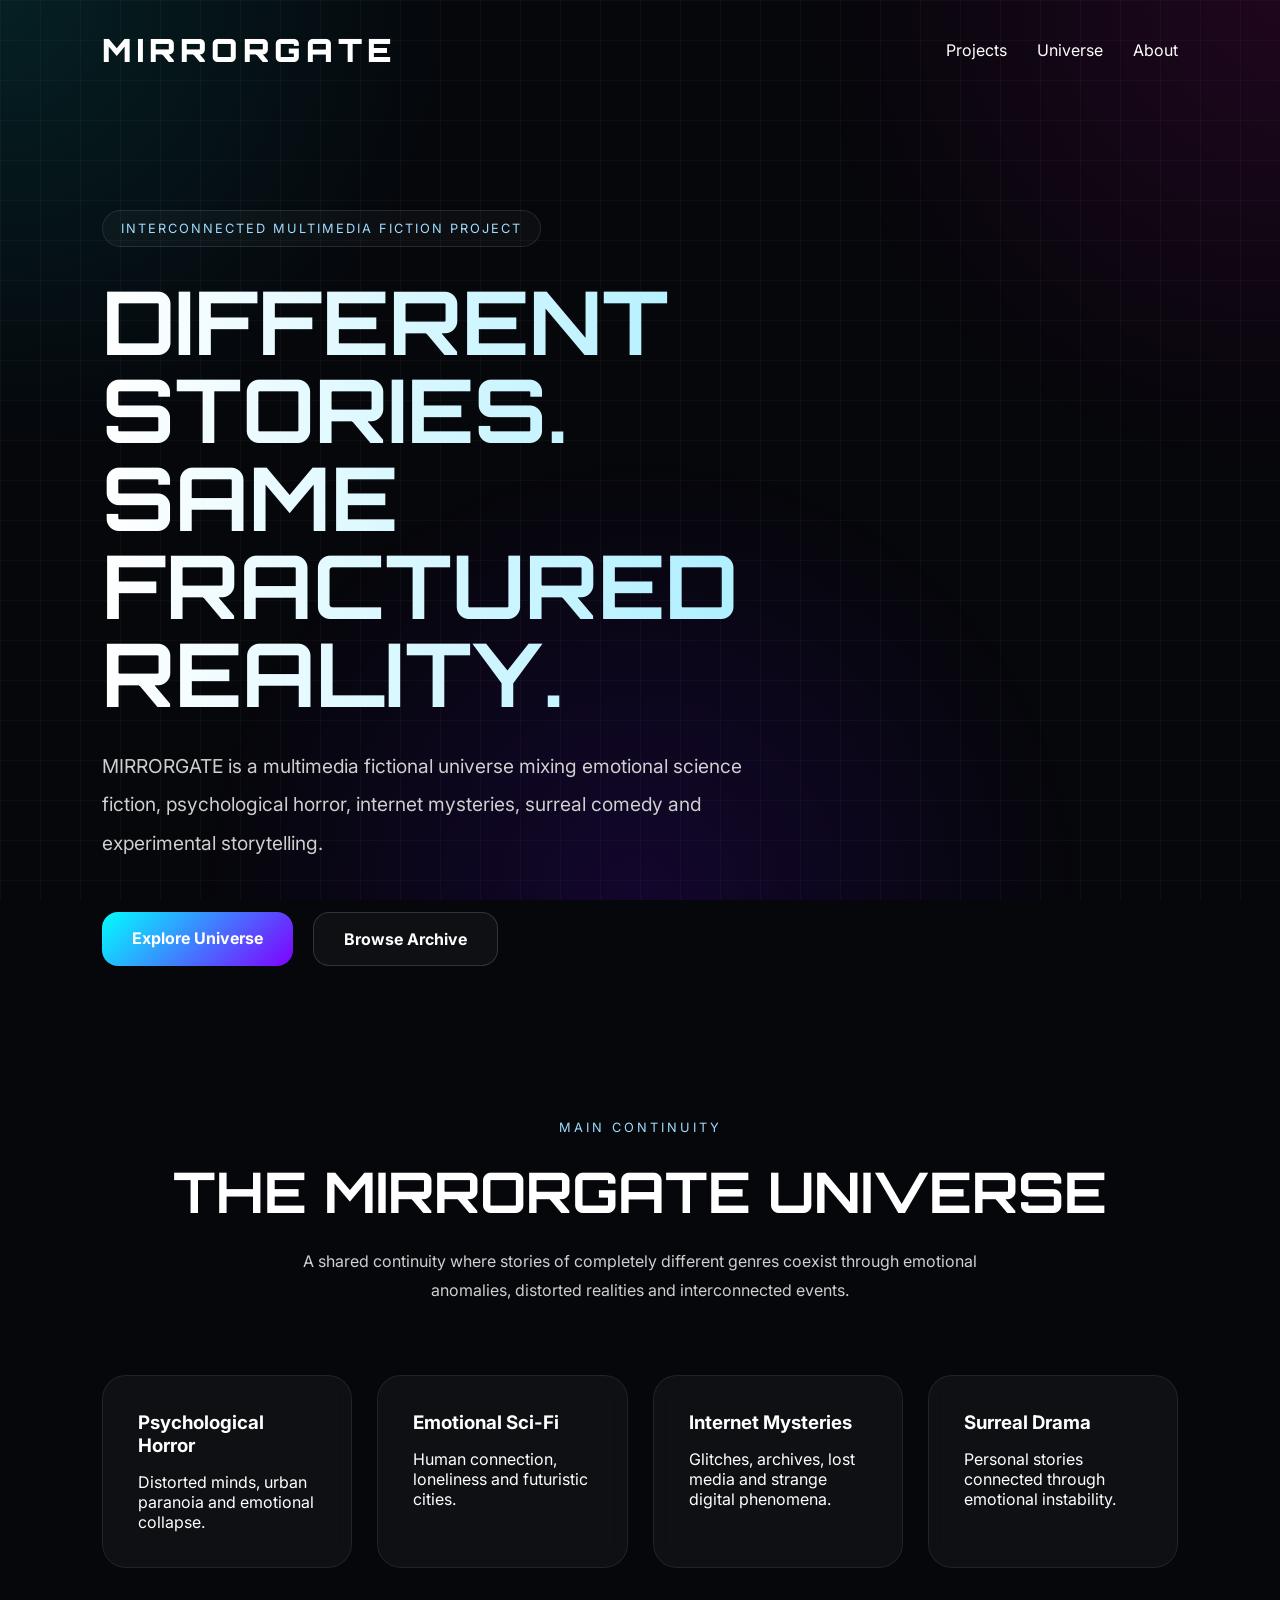
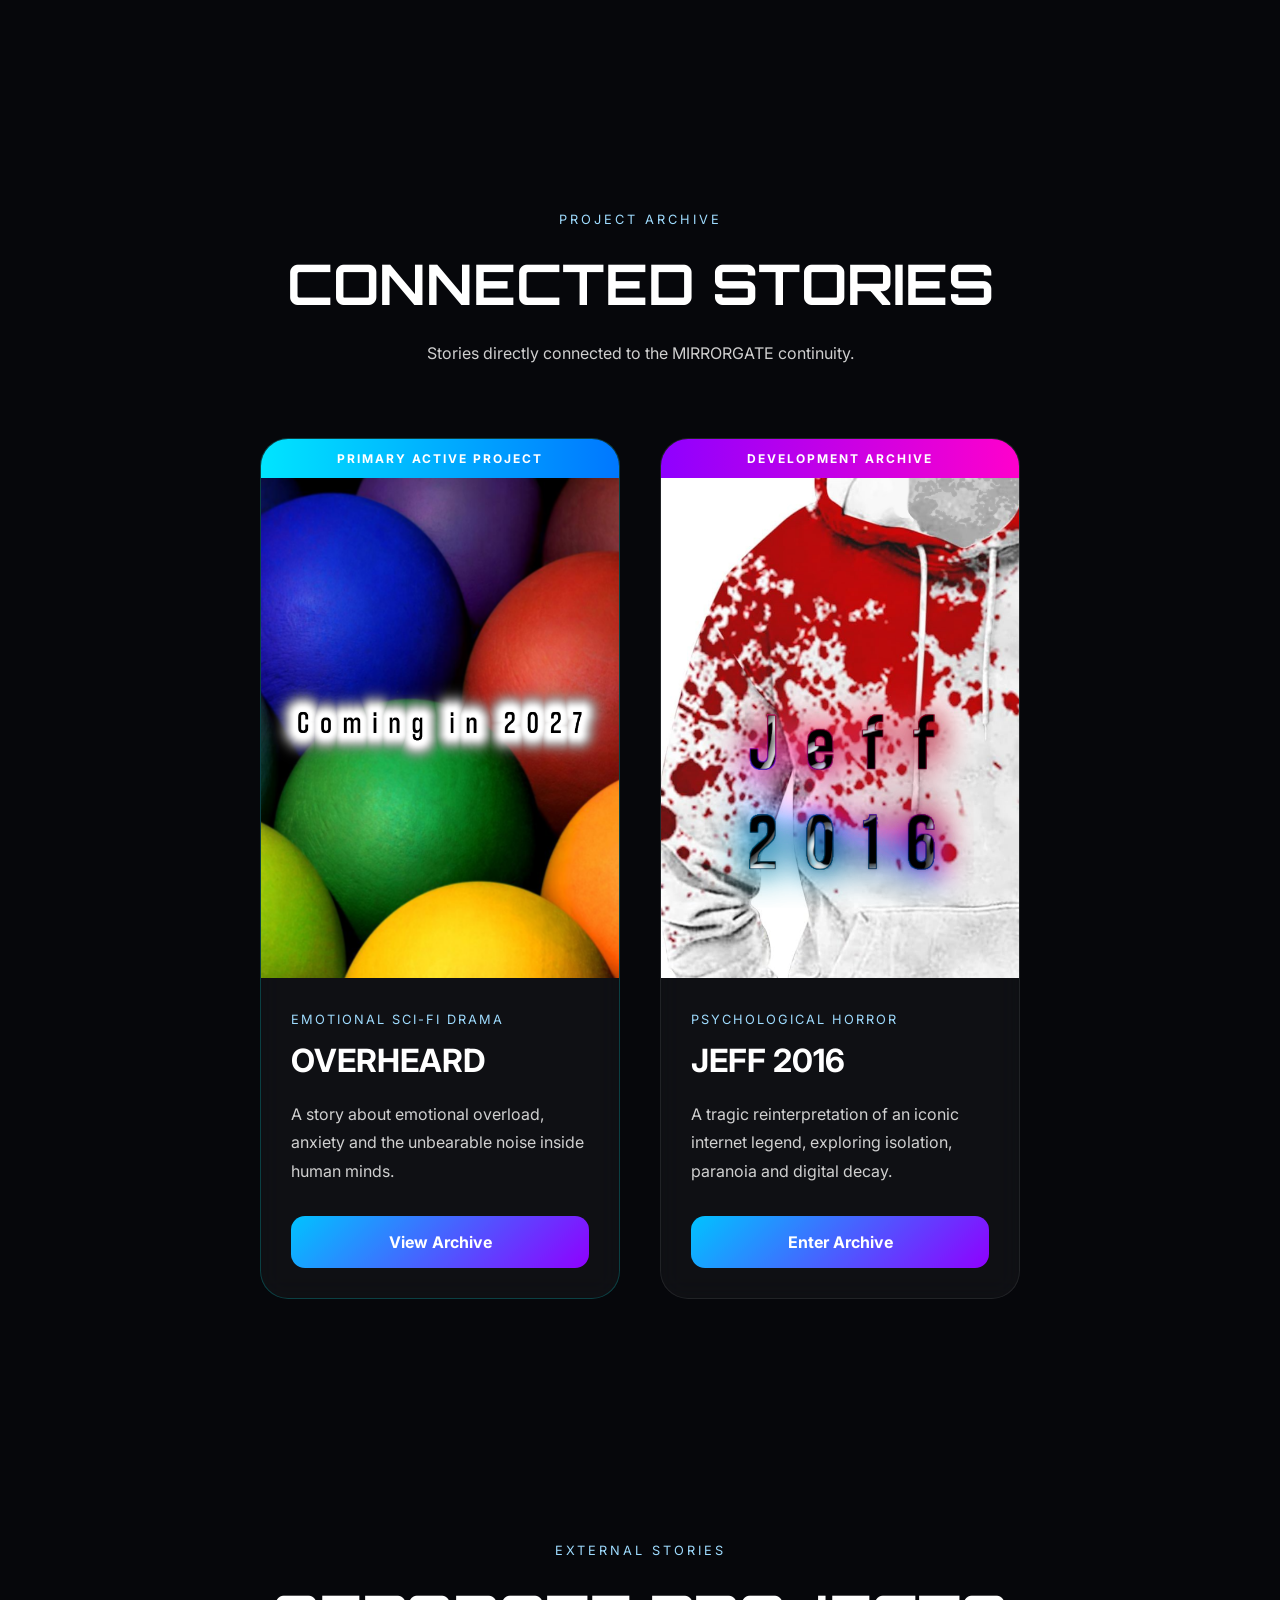
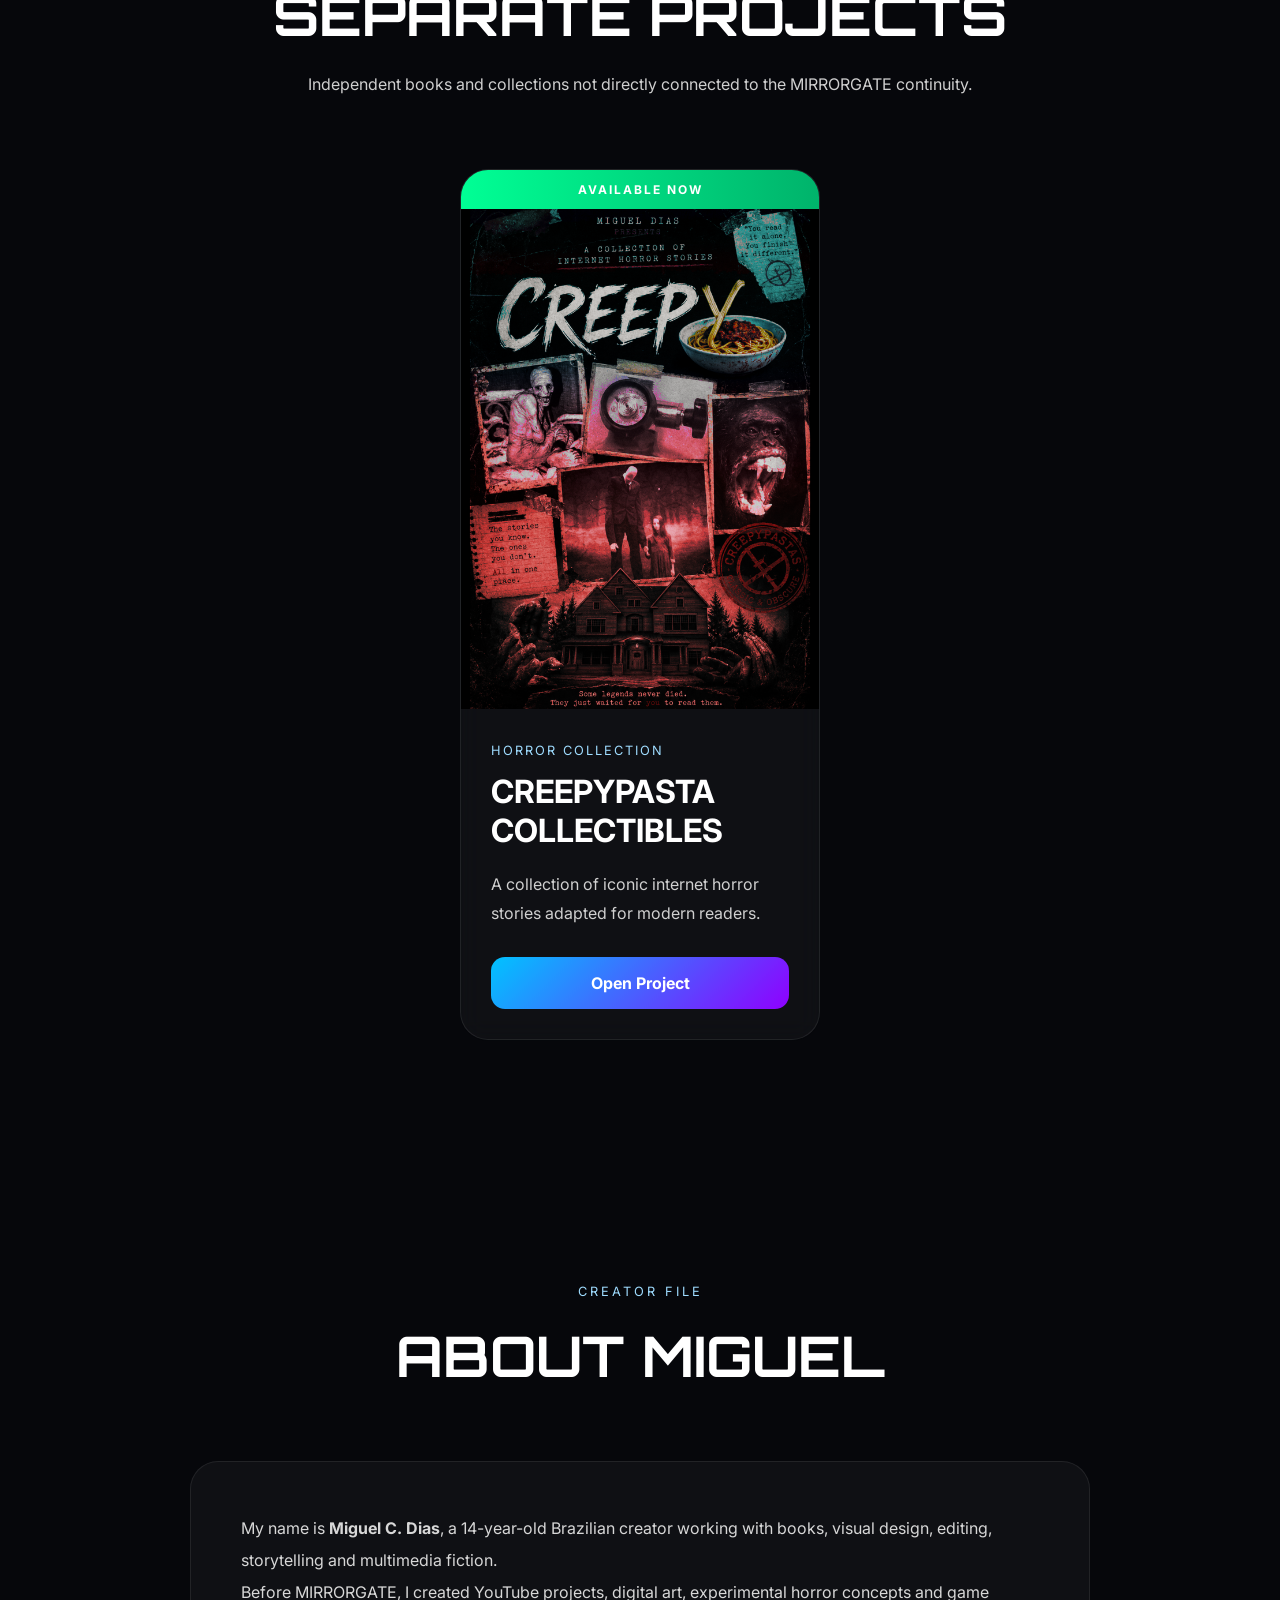
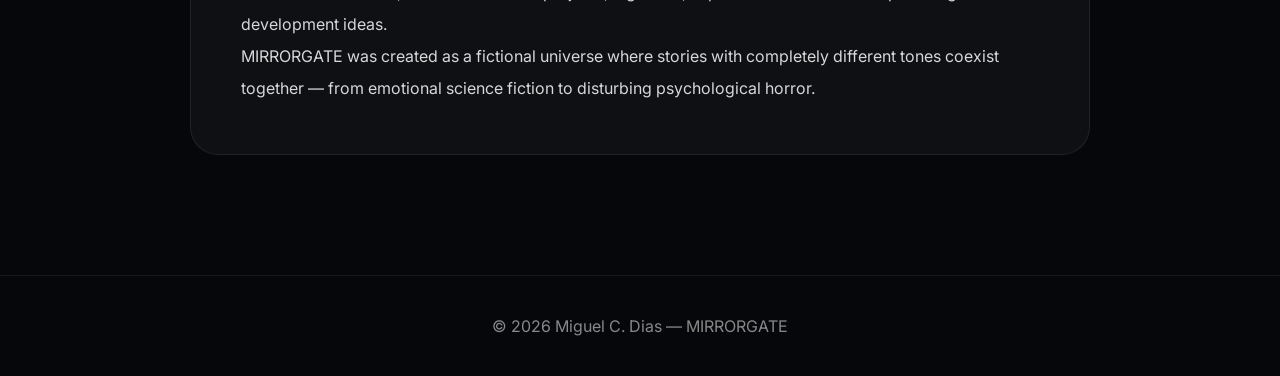
==== index.html @ 8381eb6b "Update index.html" ====
<!DOCTYPE html>
<html lang="en">
<head>

  <meta charset="UTF-8">
  <meta name="viewport" content="width=device-width, initial-scale=1.0">

  <title>MIRRORGATE</title>

  <link rel="stylesheet" href="style.css">

  <link rel="preconnect" href="https://fonts.googleapis.com">
  <link rel="preconnect" href="https://fonts.gstatic.com" crossorigin>

  <link href="https://fonts.googleapis.com/css2?family=Orbitron:wght@400;600;700;900&family=Inter:wght@300;400;500;700&display=swap" rel="stylesheet">

</head>

<body>

<div class="noise"></div>

<div class="background-grid"></div>

<div class="background-glow"></div>

<header>

  <nav>

    <div class="logo">
      MIRRORGATE
    </div>

    <div class="nav-links">
      <a href="#projects">Projects</a>
      <a href="#shared">Universe</a>
      <a href="#about">About</a>
    </div>

  </nav>

  <div class="hero">

    <div class="hero-badge">
      INTERCONNECTED MULTIMEDIA FICTION PROJECT
    </div>

    <h1>
      DIFFERENT STORIES.<br>
      SAME FRACTURED REALITY.
    </h1>

    <p>
      MIRRORGATE is a multimedia fictional universe mixing emotional science fiction,
      psychological horror, internet mysteries, surreal comedy and experimental storytelling.
    </p>

    <div class="hero-buttons">

      <a href="#shared" class="primary-button">
        Explore Universe
      </a>

      <a href="#projects" class="secondary-button">
        Browse Archive
      </a>

    </div>

  </div>

</header>

<section class="shared-section" id="shared">

  <div class="section-top">

    <span>MAIN CONTINUITY</span>

    <h2>
      THE MIRRORGATE UNIVERSE
    </h2>

    <p>
      A shared continuity where stories of completely different genres coexist through emotional anomalies,
      distorted realities and interconnected events.
    </p>

  </div>

  <div class="shared-grid">

    <div class="shared-box">
      <h3>Psychological Horror</h3>
      <p>
        Distorted minds, urban paranoia and emotional collapse.
      </p>
    </div>

    <div class="shared-box">
      <h3>Emotional Sci-Fi</h3>
      <p>
        Human connection, loneliness and futuristic cities.
      </p>
    </div>

    <div class="shared-box">
      <h3>Internet Mysteries</h3>
      <p>
        Glitches, archives, lost media and strange digital phenomena.
      </p>
    </div>

    <div class="shared-box">
      <h3>Surreal Drama</h3>
      <p>
        Personal stories connected through emotional instability.
      </p>
    </div>

  </div>

</section>

<section class="projects-section" id="projects">

  <div class="section-top">

    <span>PROJECT ARCHIVE</span>

    <h2>CONNECTED STORIES</h2>

    <p>
      Stories directly connected to the MIRRORGATE continuity.
    </p>

  </div>

  <div class="cards">

    <!-- JEFF -->

    <div class="project-card featured-card">

      <div class="card-status active">
        PRIMARY ACTIVE PROJECT
      </div>

       <img src="./images/overheard.png">

      <div class="card-info">

        <div class="genre">
          Emotional Sci-Fi Drama
        </div>

        <h3>OVERHEARD</h3>

        <p>
          A story about emotional overload,
          anxiety and the unbearable noise inside human minds.
        </p>

        <a href="./projects/overheard.html">
          View Archive
        </a>

      </div>

    </div>

    <!-- OVERHEARD -->

    <div class="project-card">

      <div class="card-status dev">
        DEVELOPMENT ARCHIVE
      </div>

      <img src="./images/jeff2016.png">

      <div class="card-info">

        <div class="genre">
          Psychological Horror
        </div>

        <h3>JEFF 2016</h3>

        <p>
          A tragic reinterpretation of an iconic internet legend,
          exploring isolation, paranoia and digital decay.
        </p>

        <a href="./projects/jeff2016.html">
          Enter Archive
        </a>
        
      </div>

    </div>

  </div>

</section>

<section class="external-section">

  <div class="section-top">

    <span>EXTERNAL STORIES</span>

    <h2>SEPARATE PROJECTS</h2>

    <p>
      Independent books and collections not directly connected
      to the MIRRORGATE continuity.
    </p>

  </div>

  <div class="cards">

    <div class="project-card">

      <div class="card-status release">
        AVAILABLE NOW
      </div>

      <img src="./images/creepypastacollect.png">

      <div class="card-info">

        <div class="genre">
          Horror Collection
        </div>

        <h3>CREEPYPASTA COLLECTIBLES</h3>

        <p>
          A collection of iconic internet horror stories adapted for modern readers.
        </p>

        <a href="./projects/collectibles.html">
          Open Project
        </a>

      </div>

    </div>

  </div>

</section>

<section class="about-section" id="about">

  <div class="section-top">

    <span>CREATOR FILE</span>

    <h2>ABOUT MIGUEL</h2>

  </div>

  <div class="about-box">

    <p>
      My name is <strong>Miguel C. Dias</strong>, a 14-year-old Brazilian creator
      working with books, visual design, editing, storytelling and multimedia fiction.
    </p>

    <p>
      Before MIRRORGATE, I created YouTube projects, digital art,
      experimental horror concepts and game development ideas.
    </p>

    <p>
      MIRRORGATE was created as a fictional universe where stories with completely
      different tones coexist together — from emotional science fiction
      to disturbing psychological horror.
    </p>

  </div>

</section>

<footer>

  <p>
    © 2026 Miguel C. Dias — MIRRORGATE
  </p>

</footer>

</body>
</html>
---- style.css ----
*{
    margin:0;
    padding:0;
    box-sizing:border-box;
}

html{
    scroll-behavior:smooth;
}

body{
    background:#06070b;
    color:white;
    font-family:'Inter',sans-serif;
    overflow-x:hidden;
    position:relative;
}

/* BACKGROUND */

.background-grid{
    position:fixed;
    width:100%;
    height:100%;
    background-image:
    linear-gradient(rgba(255,255,255,0.03) 1px, transparent 1px),
    linear-gradient(90deg, rgba(255,255,255,0.03) 1px, transparent 1px);

    background-size:40px 40px;

    z-index:-3;
}

.background-glow{
    position:fixed;
    width:100%;
    height:100%;
    background:
    radial-gradient(circle at top left, rgba(0,255,255,0.10), transparent 30%),
    radial-gradient(circle at top right, rgba(255,0,200,0.10), transparent 30%),
    radial-gradient(circle at bottom, rgba(98,0,255,0.14), transparent 40%);
    z-index:-2;
}

.noise{
    position:fixed;
    width:100%;
    height:100%;
    background:url("https://grainy-gradients.vercel.app/noise.svg");
    opacity:0.06;
    z-index:-1;
}

/* NAV */

header{
    min-height:100vh;
    padding:30px 8%;
}

nav{
    display:flex;
    justify-content:space-between;
    align-items:center;
}

.logo{
    font-family:'Orbitron',sans-serif;
    font-size:2rem;
    font-weight:900;
    letter-spacing:5px;
}

.nav-links{
    display:flex;
    gap:30px;
}

.nav-links a{
    color:white;
    text-decoration:none;
    transition:0.3s;
}

.nav-links a:hover{
    color:#00ffff;
}

/* HERO */

.hero{
    max-width:900px;
    margin-top:140px;
}

.hero-badge{
    display:inline-block;
    padding:10px 18px;
    border-radius:999px;
    border:1px solid rgba(255,255,255,0.1);
    background:rgba(255,255,255,0.03);
    margin-bottom:30px;
    letter-spacing:2px;
    font-size:0.8rem;
    color:#9fdcff;
}

.hero h1{
    font-size:5.5rem;
    line-height:1;
    margin-bottom:30px;
    font-family:'Orbitron',sans-serif;

    background:linear-gradient(to right,#ffffff,#8ee9ff);

    -webkit-background-clip:text;
    -webkit-text-fill-color:transparent;
}

.hero p{
    font-size:1.2rem;
    line-height:2;
    color:#cfcfcf;
    max-width:700px;
    margin-bottom:50px;
}

/* BUTTONS */

.hero-buttons{
    display:flex;
    gap:20px;
    flex-wrap:wrap;
}

.primary-button,
.secondary-button{
    padding:16px 30px;
    border-radius:16px;
    text-decoration:none;
    font-weight:bold;
    transition:0.3s;
}

.primary-button{
    background:linear-gradient(135deg,#00ffff,#7f00ff);
    color:white;
}

.secondary-button{
    border:1px solid rgba(255,255,255,0.15);
    color:white;
    background:rgba(255,255,255,0.04);
}

.primary-button:hover,
.secondary-button:hover{
    transform:translateY(-4px);
}

/* SECTIONS */

section{
    padding:120px 8%;
}

.section-top{
    text-align:center;
    margin-bottom:70px;
}

.section-top span{
    color:#9fdcff;
    letter-spacing:3px;
    font-size:0.8rem;
}

.section-top h2{
    font-size:3.5rem;
    margin-top:20px;
    margin-bottom:20px;
    font-family:'Orbitron',sans-serif;
}

.section-top p{
    color:#cfcfcf;
    max-width:700px;
    margin:auto;
    line-height:1.8;
}

/* SHARED */

.shared-grid{
    display:grid;
    grid-template-columns:repeat(auto-fit,minmax(250px,1fr));
    gap:25px;
}

.shared-box{
    background:rgba(255,255,255,0.04);
    border:1px solid rgba(255,255,255,0.08);
    padding:35px;
    border-radius:24px;
    backdrop-filter:blur(10px);
}

.shared-box h3{
    margin-bottom:15px;
}

/* CARDS */

.cards{
    display:flex;
    gap:40px;
    flex-wrap:wrap;
    justify-content:center;
}

.project-card{
    width:360px;

    background:rgba(255,255,255,0.04);

    border:1px solid rgba(255,255,255,0.08);

    border-radius:28px;

    overflow:hidden;

    transition:0.4s;

    backdrop-filter:blur(12px);

    position:relative;
}

.project-card:hover{
    transform:translateY(-12px);
}

.featured-card{
    border:1px solid rgba(0,255,255,0.2);
}

.card-status{
    padding:12px;
    text-align:center;
    font-size:0.75rem;
    letter-spacing:2px;
    font-weight:bold;
}

.active{
    background:linear-gradient(to right,#00e5ff,#0077ff);
}

.dev{
    background:linear-gradient(to right,#8f00ff,#ff00cc);
}

.release{
    background:linear-gradient(to right,#00ff95,#00b36b);
}

.project-card img{
    width:100%;
    height:500px;
    object-fit:cover;
}

.card-info{
    padding:30px;
}

.genre{
    color:#9fdcff;
    font-size:0.8rem;
    letter-spacing:2px;
    margin-bottom:14px;
    text-transform:uppercase;
}

.card-info h3{
    font-size:2rem;
    margin-bottom:20px;
}

.card-info p{
    color:#d0d0d0;
    line-height:1.8;
    margin-bottom:30px;
}

.card-info a{
    display:block;
    width:100%;
    text-align:center;
    padding:16px;
    border-radius:14px;
    text-decoration:none;
    color:white;
    font-weight:bold;

    background:
    linear-gradient(135deg,#00c3ff,#8f00ff);
}

/* ABOUT */

.about-box{
    max-width:900px;
    margin:auto;
    padding:50px;
    border-radius:28px;
    background:rgba(255,255,255,0.04);
    border:1px solid rgba(255,255,255,0.08);
    line-height:2;
    color:#d7d7d7;
}

/* FOOTER */

footer{
    padding:40px;
    text-align:center;
    border-top:1px solid rgba(255,255,255,0.08);
    color:#888;
}

/* MOBILE */

@media(max-width:900px){

    .hero h1{
        font-size:3.5rem;
    }

    nav{
        flex-direction:column;
        gap:20px;
    }

    .section-top h2{
        font-size:2.4rem;
    }

}
/* PROJECT PAGES */

.project-page{
    min-height:100vh;
}

.back-button{
    display:inline-block;
    margin-bottom:50px;
    color:#9fdcff;
    text-decoration:none;
    font-weight:bold;
}

.project-hero{
    display:flex;
    gap:60px;
    align-items:center;
    flex-wrap:wrap;
}

.project-cover img{
    width:360px;
    border-radius:28px;
    box-shadow:0 0 40px rgba(0,0,0,0.5);
}

.project-details{
    flex:1;
    min-width:300px;
}

.project-label{
    display:inline-block;
    padding:12px 20px;
    border-radius:999px;
    font-size:0.75rem;
    letter-spacing:2px;
    font-weight:bold;
    margin-bottom:25px;
}

.active-label{
    background:linear-gradient(to right,#00e5ff,#0077ff);
}

.dev-label{
    background:linear-gradient(to right,#8f00ff,#ff00cc);
}

.release-label{
    background:linear-gradient(to right,#00ff95,#00b36b);
}

.project-details h1{
    font-size:5rem;
    line-height:1;
    margin-bottom:25px;
    font-family:'Orbitron',sans-serif;
}

.project-tags{
    display:flex;
    flex-wrap:wrap;
    gap:15px;
    margin-bottom:30px;
}

.project-tags span{
    padding:10px 18px;
    border-radius:999px;
    background:rgba(255,255,255,0.05);
    border:1px solid rgba(255,255,255,0.08);
    color:#b7e9ff;
    font-size:0.85rem;
}

.project-description{
    font-size:1.15rem;
    line-height:2;
    color:#d5d5d5;
    max-width:700px;
    margin-bottom:40px;
}

.project-meta{
    display:flex;
    gap:20px;
    flex-wrap:wrap;
}

.meta-box{
    padding:24px;
    border-radius:20px;
    background:rgba(255,255,255,0.04);
    border:1px solid rgba(255,255,255,0.08);
    min-width:180px;
}

.meta-box h3{
    margin-bottom:10px;
    color:#9fdcff;
}

.project-content{
    margin-top:100px;
    display:flex;
    flex-direction:column;
    gap:40px;
}

.content-box{
    background:rgba(255,255,255,0.04);
    border:1px solid rgba(255,255,255,0.08);
    padding:45px;
    border-radius:28px;
    backdrop-filter:blur(10px);
}

.content-box h2{
    margin-bottom:25px;
    font-size:2rem;
    font-family:'Orbitron',sans-serif;
}

.content-box p{
    line-height:2;
    color:#d6d6d6;
    margin-bottom:20px;
}

.theme-grid{
    display:grid;
    grid-template-columns:repeat(auto-fit,minmax(220px,1fr));
    gap:20px;
}

.theme-item{
    padding:25px;
    border-radius:18px;
    background:rgba(255,255,255,0.03);
    border:1px solid rgba(255,255,255,0.08);
    text-align:center;
    font-weight:bold;
}

.quote-box{
    padding:60px;
    text-align:center;
    border-radius:28px;
    background:
    linear-gradient(
        135deg,
        rgba(0,255,255,0.08),
        rgba(140,0,255,0.08)
    );

    border:1px solid rgba(255,255,255,0.08);
}

.quote-box p{
    font-size:1.6rem;
    line-height:1.8;
    color:#dff8ff;
    font-style:italic;
}

.read-button{
    display:inline-block;
    margin-top:40px;
    padding:18px 32px;
    border-radius:18px;
    text-decoration:none;
    font-weight:bold;
    background:linear-gradient(to right,#00c3ff,#00ff95);
    color:white;
}

@media(max-width:900px){

    .project-details h1{
        font-size:3rem;
    }

    .project-cover img{
        width:100%;
    }

    .quote-box{
        padding:40px 25px;
    }

    .quote-box p{
        font-size:1.2rem;
    }

}
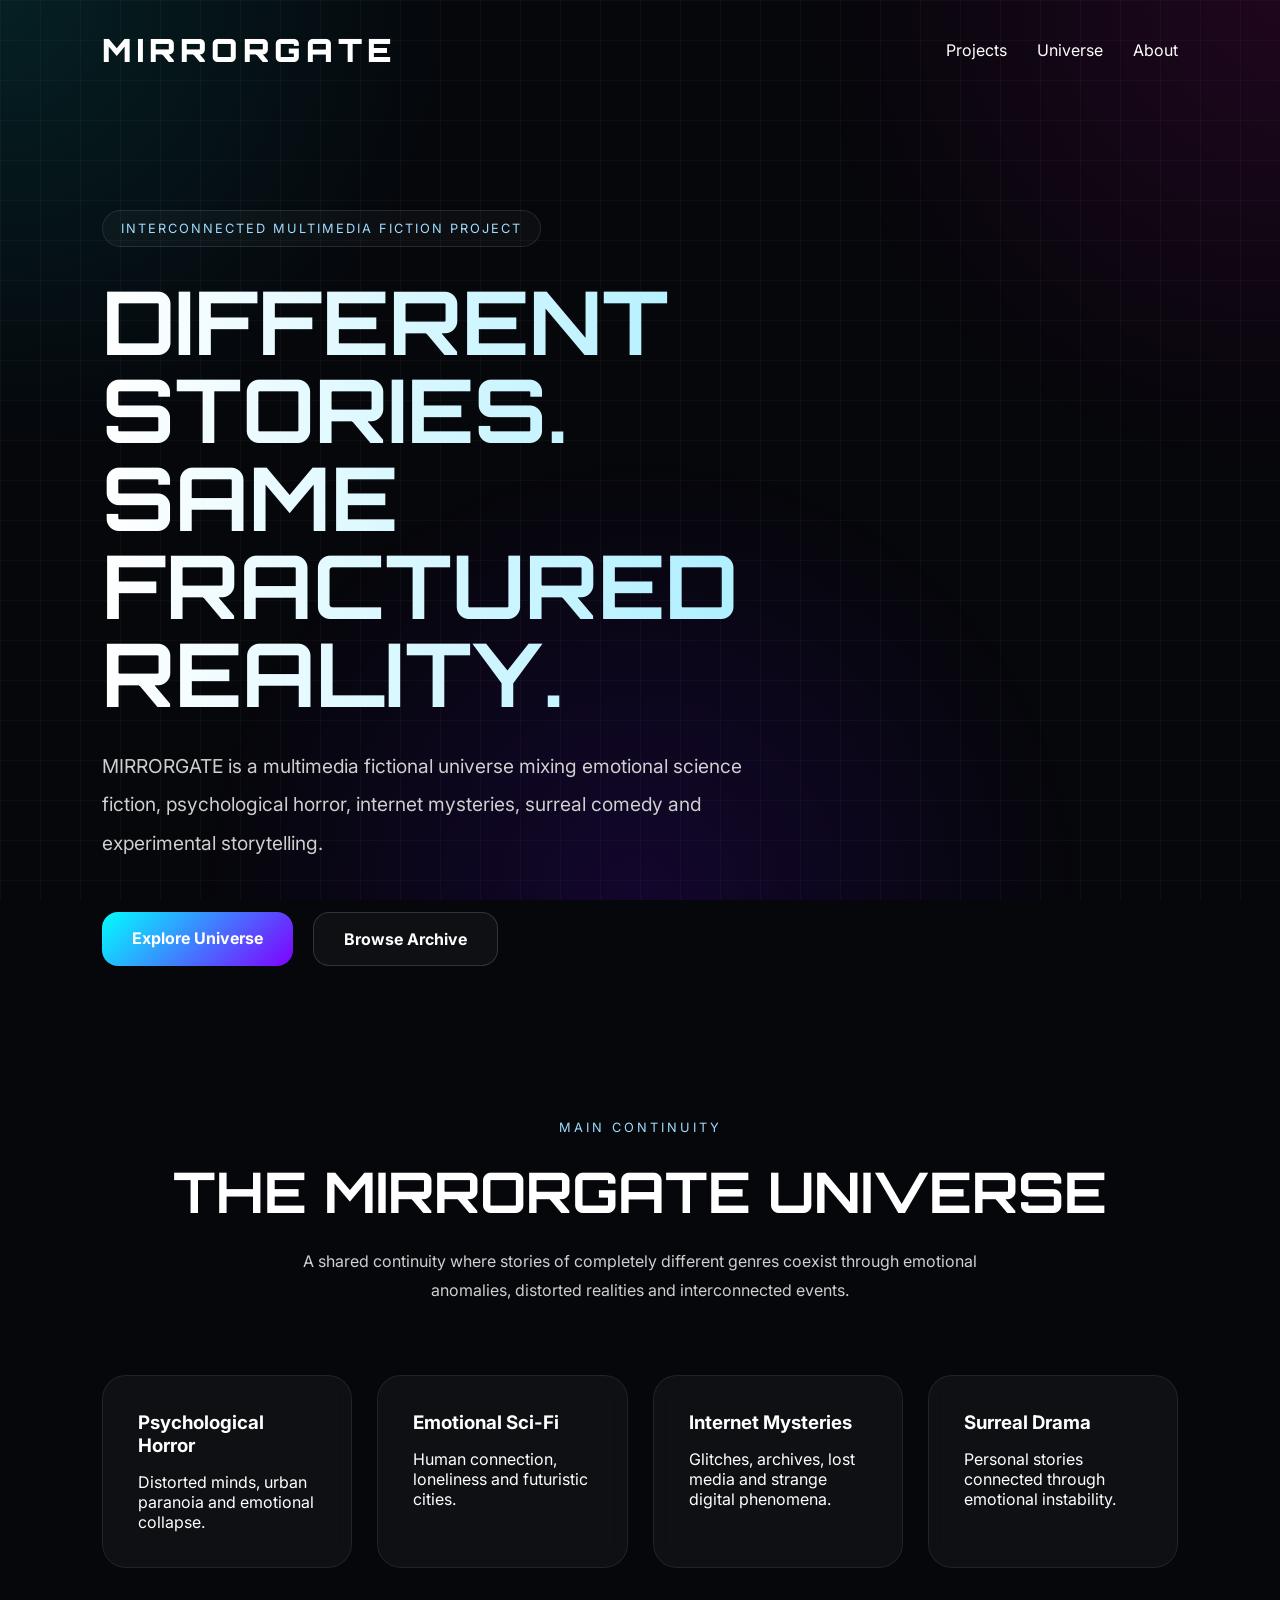
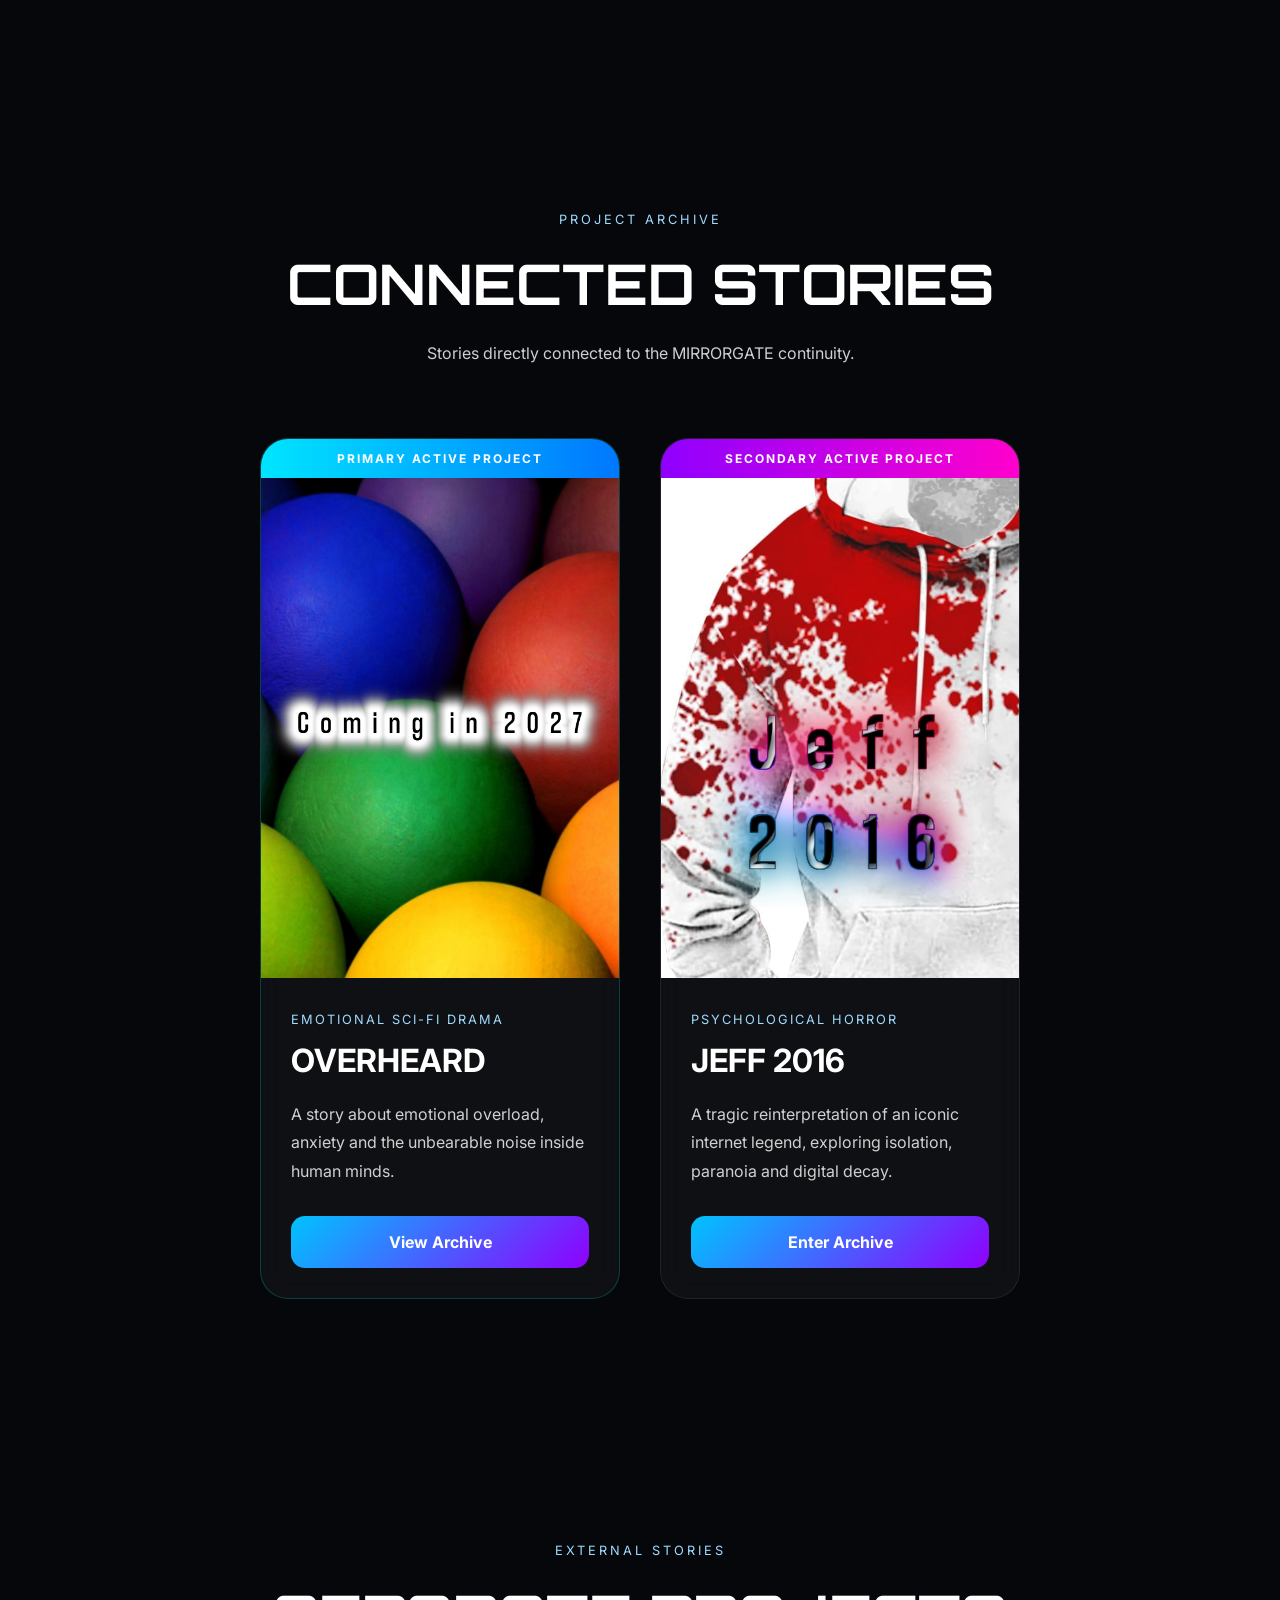
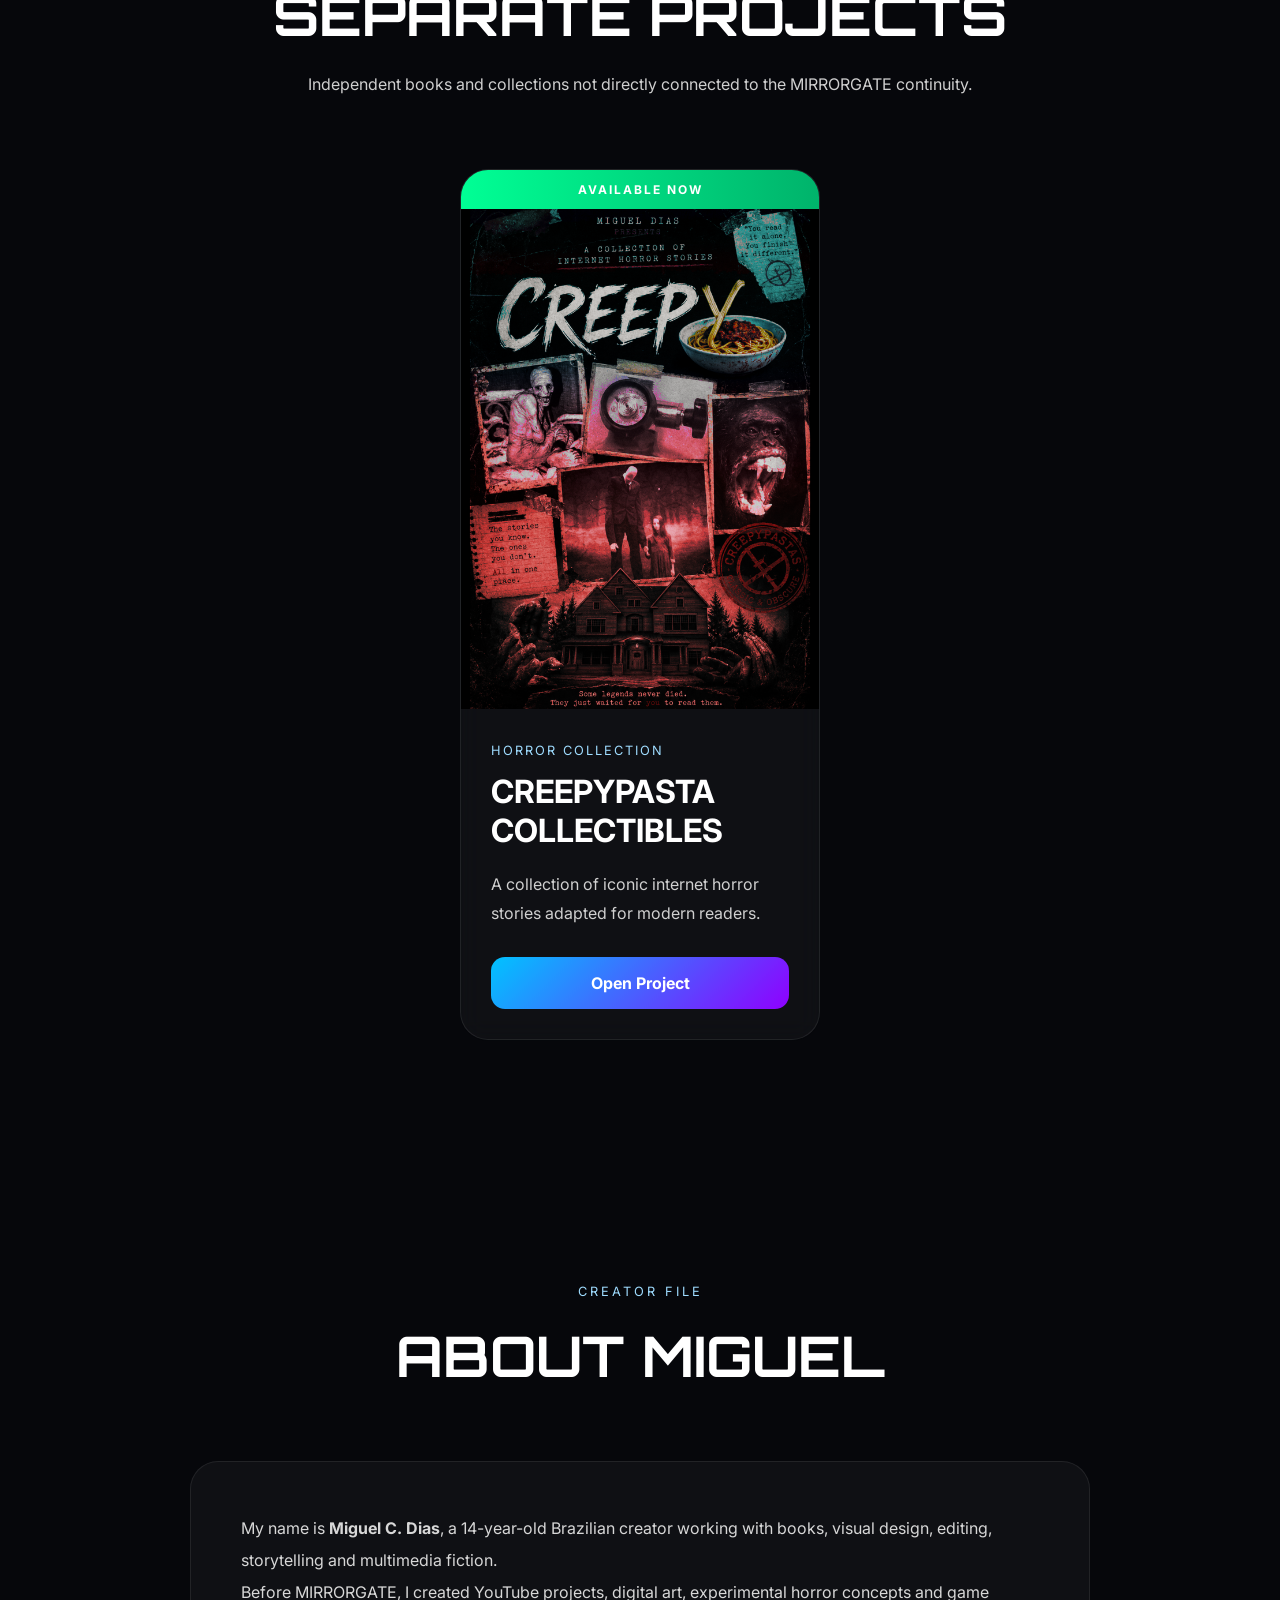
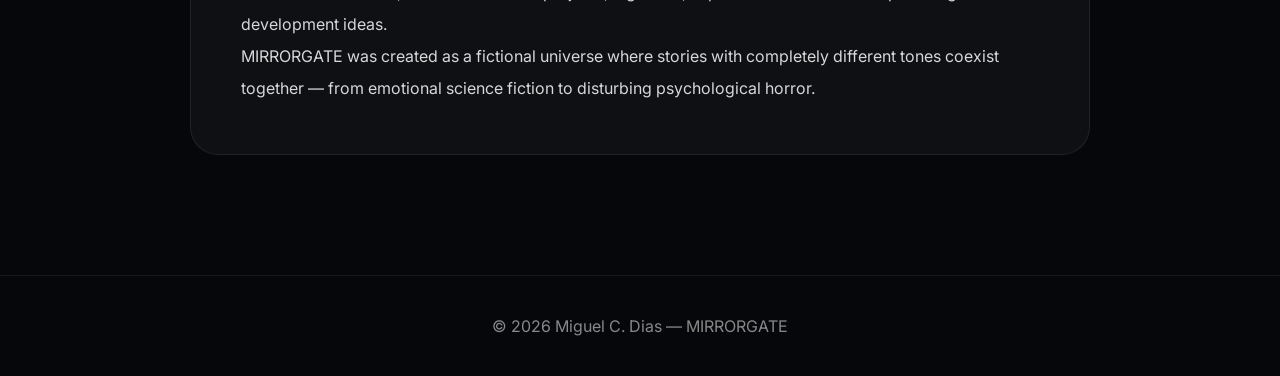
==== commit b04edc13: "Update index.html" ====
--- a/index.html
+++ b/index.html
@@ -175,7 +175,7 @@
     <div class="project-card">
 
       <div class="card-status dev">
-        DEVELOPMENT ARCHIVE
+        SECONDARY ACTIVE PROJECT
       </div>
 
       <img src="./images/jeff2016.png">
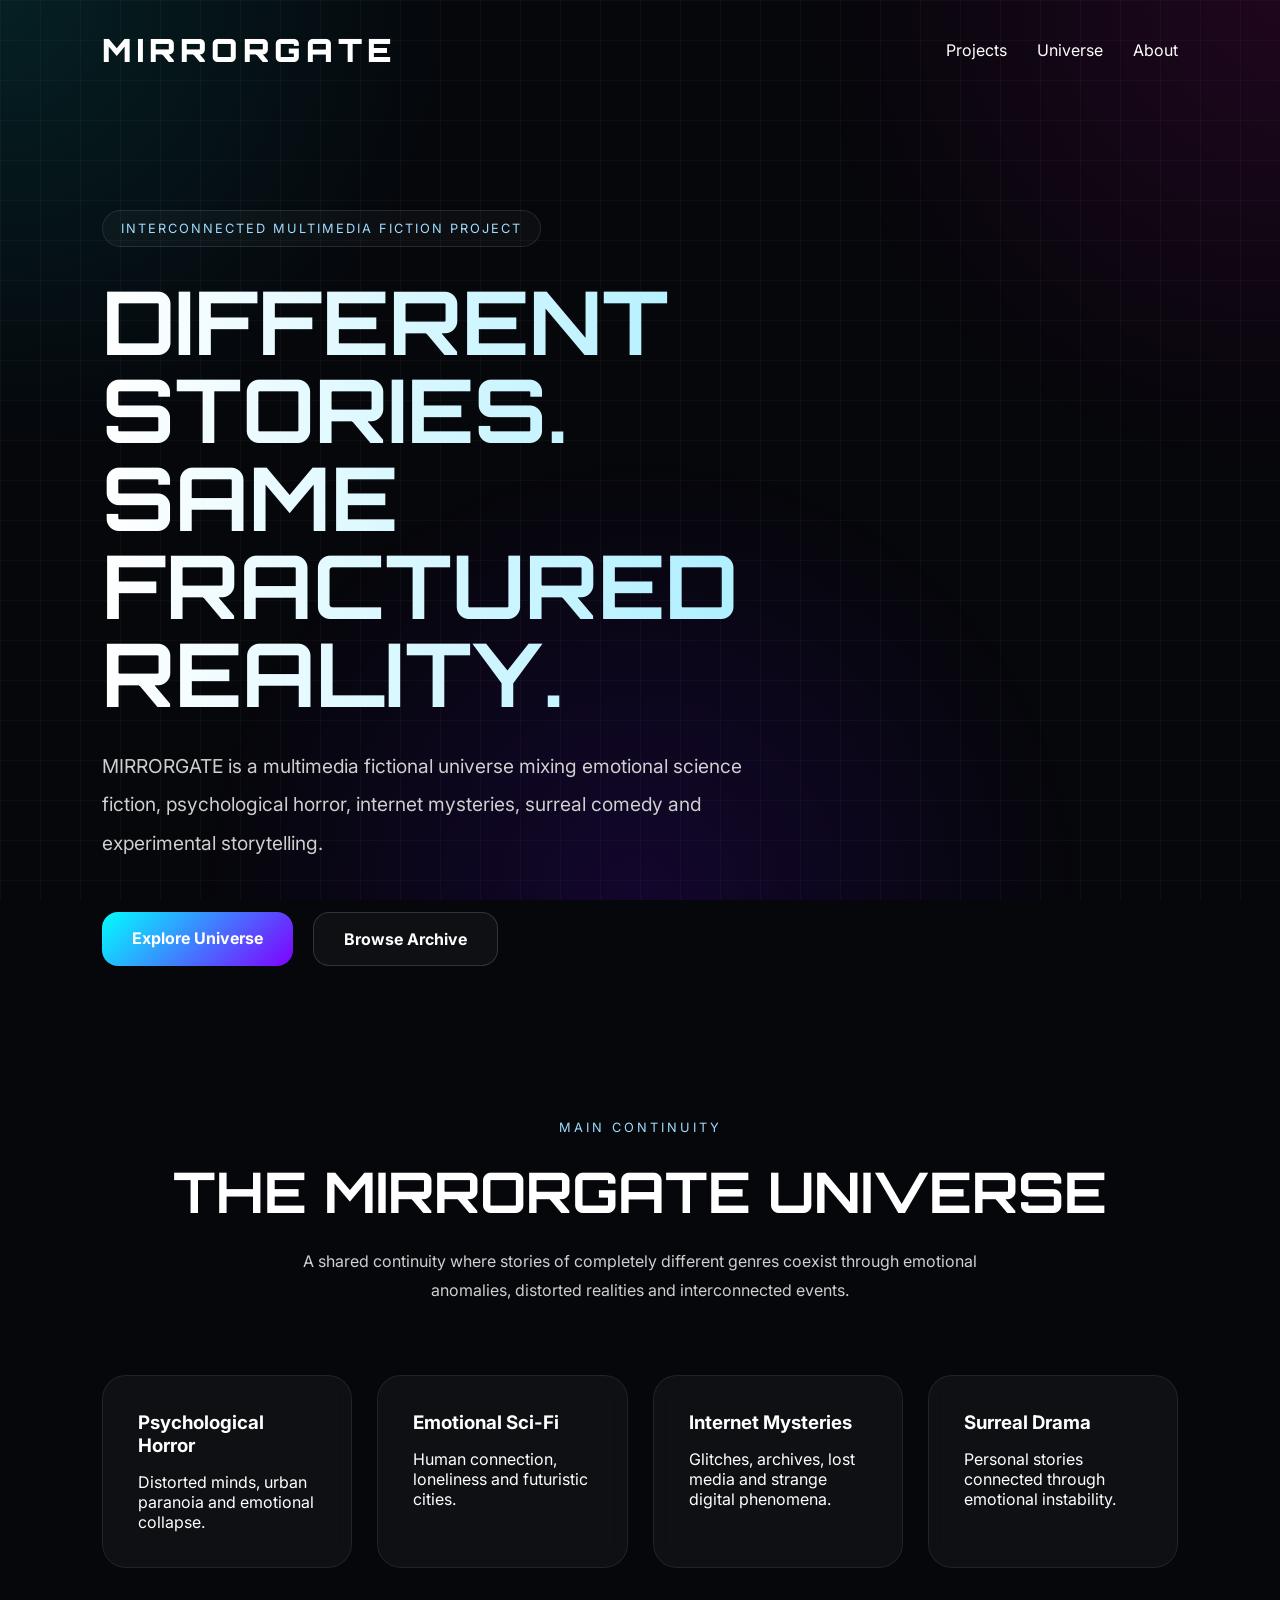
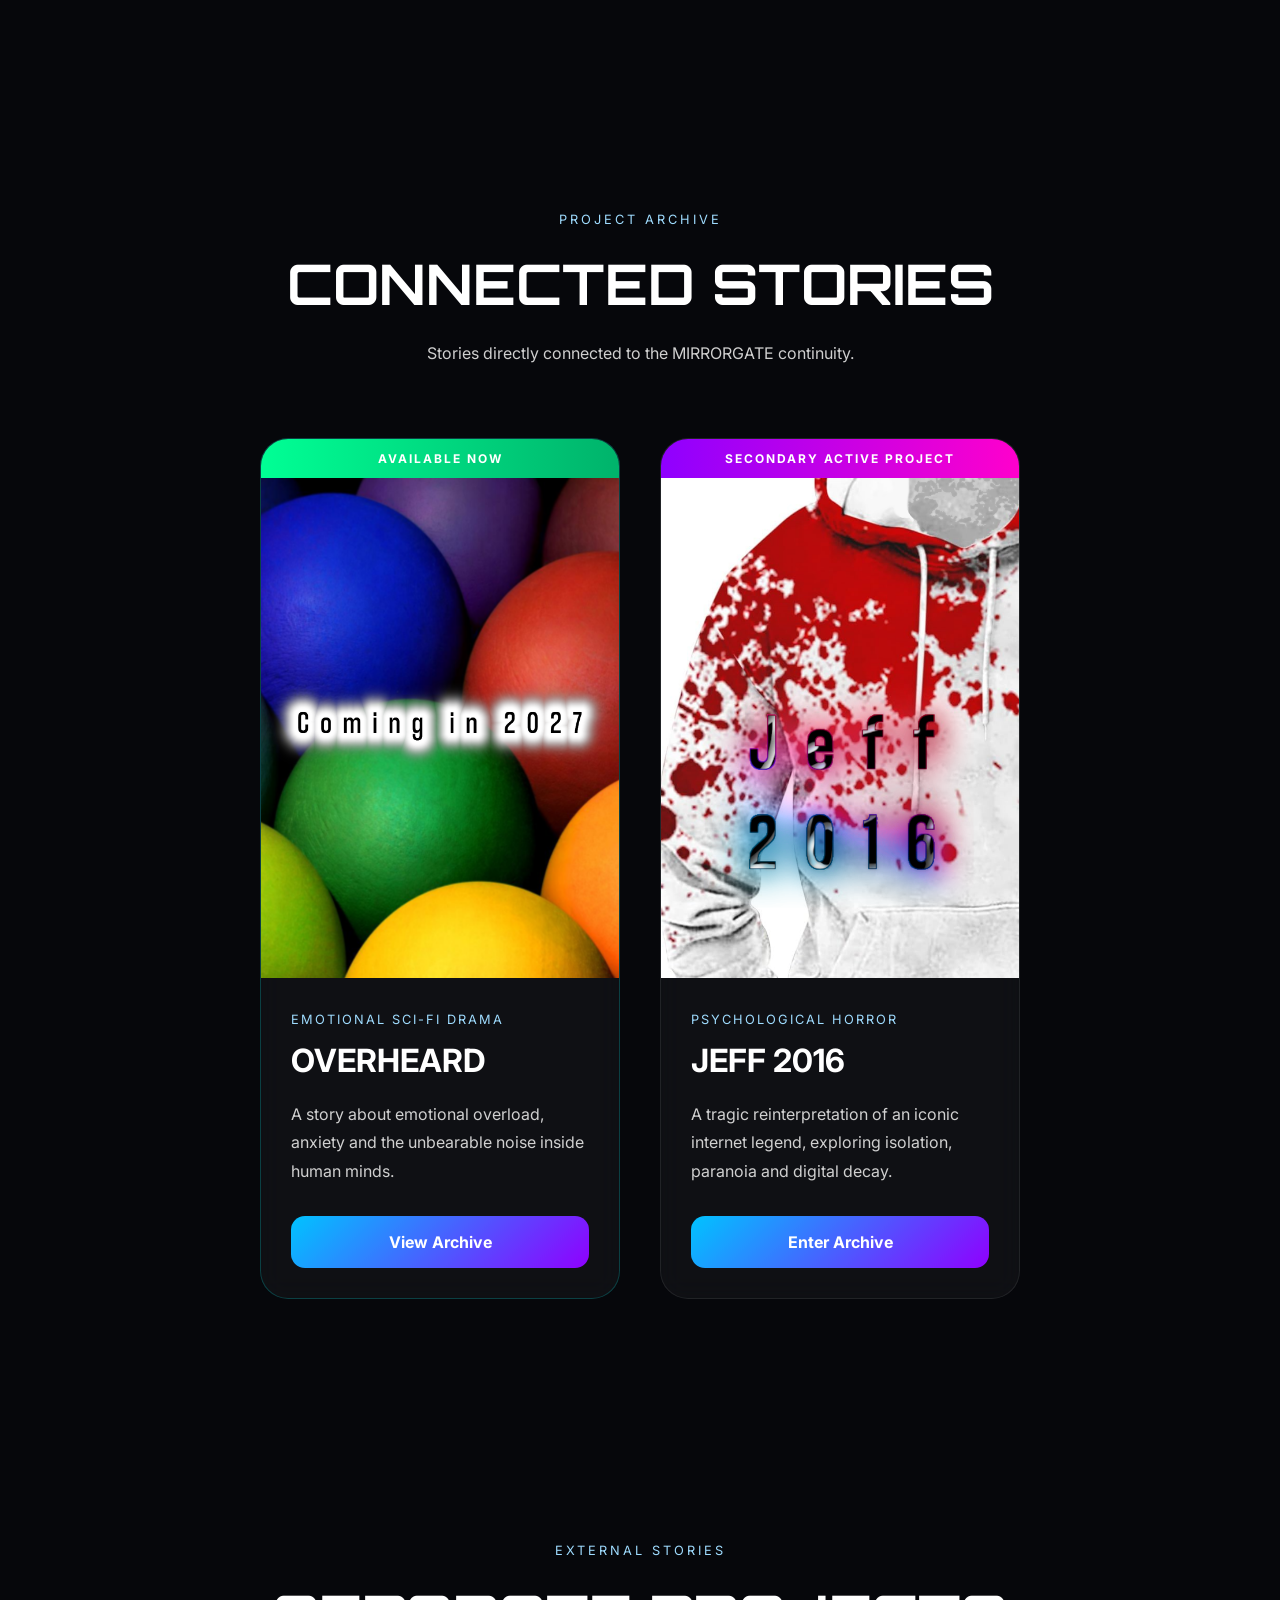
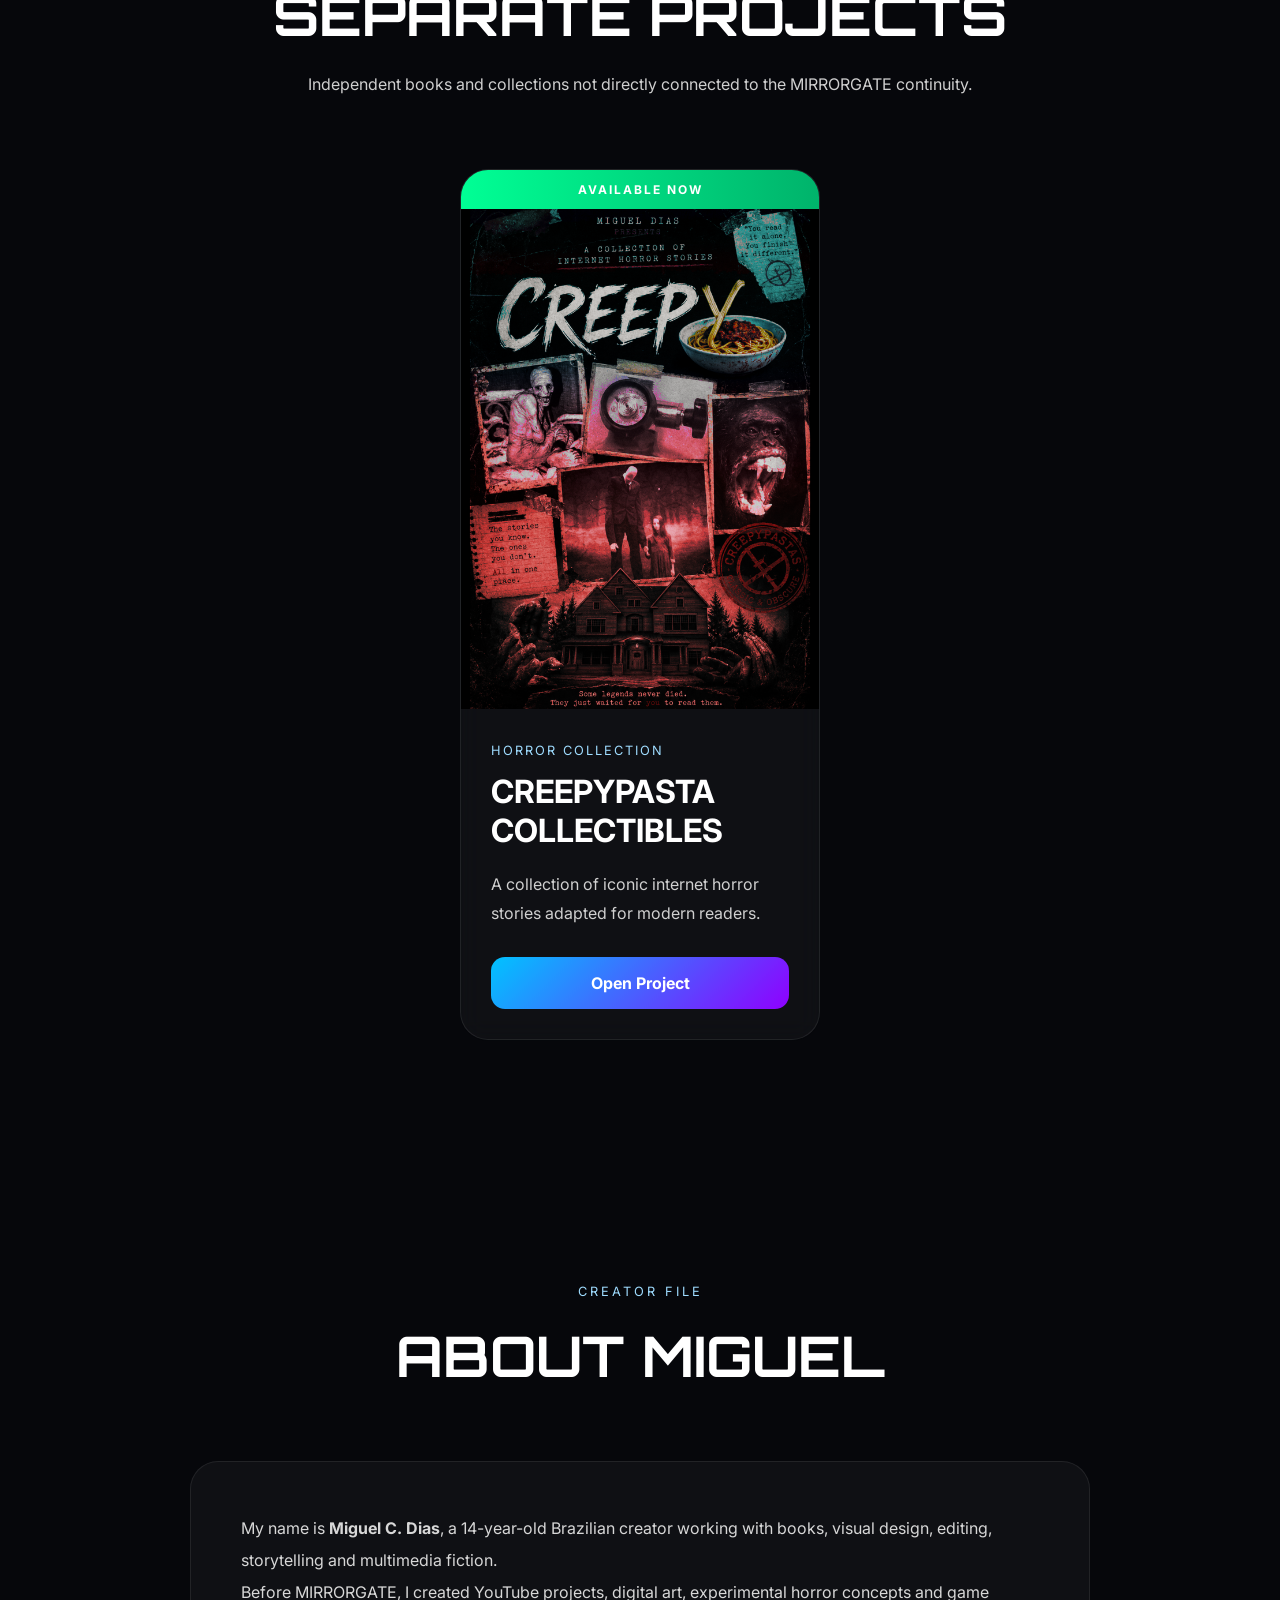
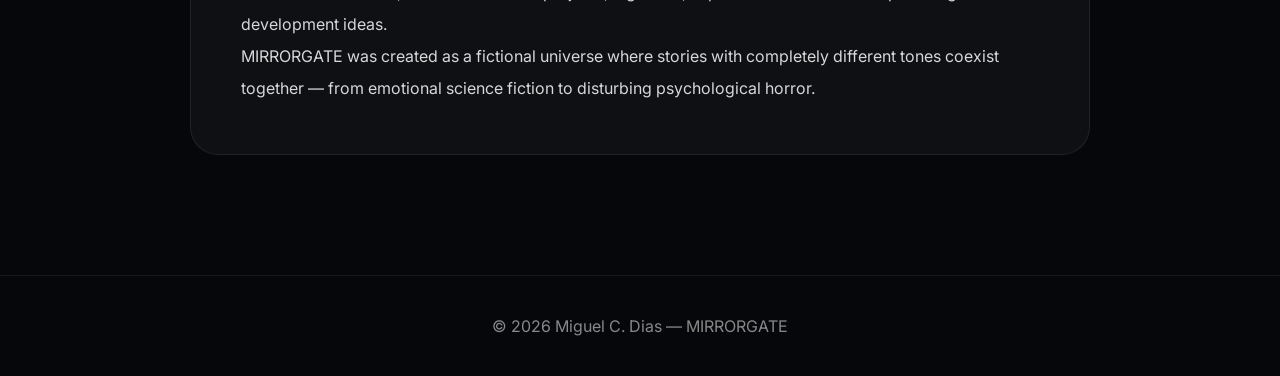
==== commit d927d5da: "Update index.html" ====
--- a/index.html
+++ b/index.html
@@ -139,12 +139,12 @@
 
   <div class="cards">
 
-    <!-- JEFF -->
+    <!-- OVERHEARD -->
 
     <div class="project-card featured-card">
 
-      <div class="card-status active">
-        PRIMARY ACTIVE PROJECT
+      <div class="card-status release">
+        AVAILABLE NOW
       </div>
 
        <img src="./images/overheard.png">
@@ -170,7 +170,7 @@
 
     </div>
 
-    <!-- OVERHEARD -->
+    <!-- JEFF -->
 
     <div class="project-card">
 
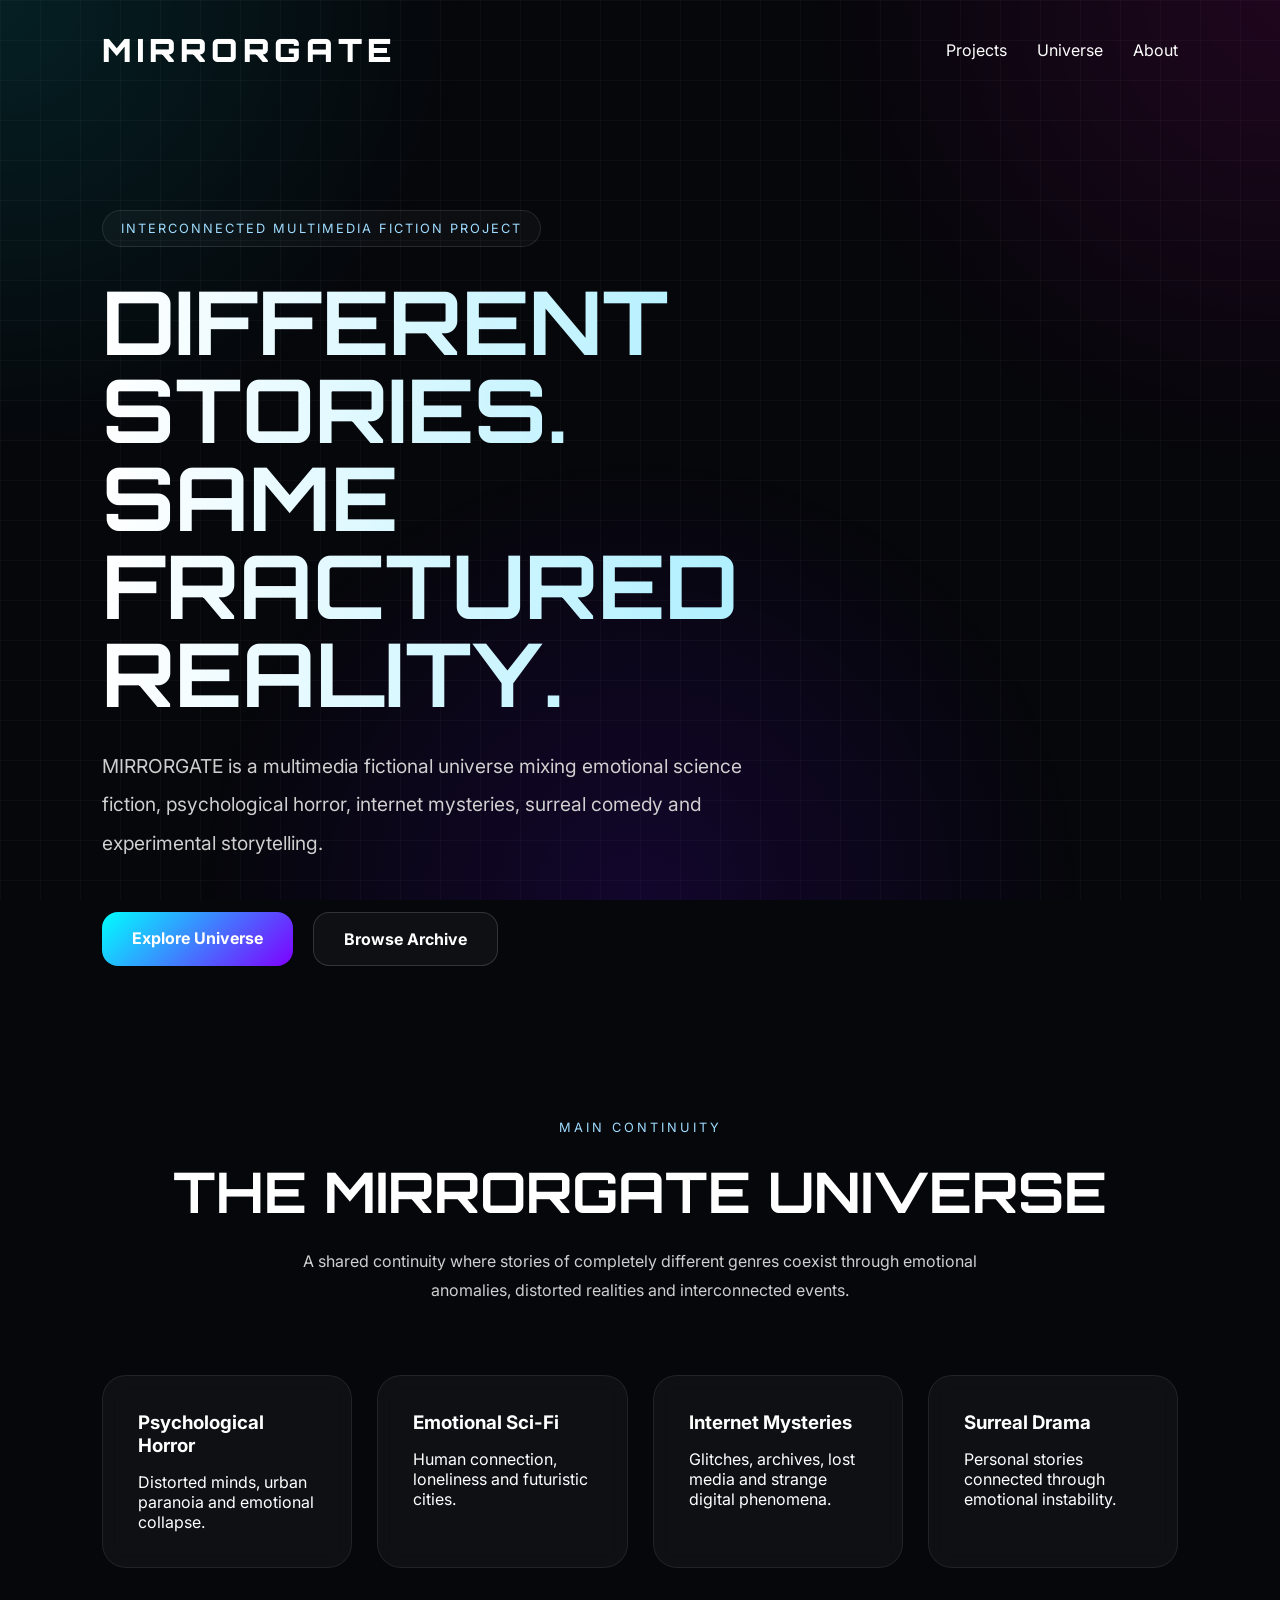
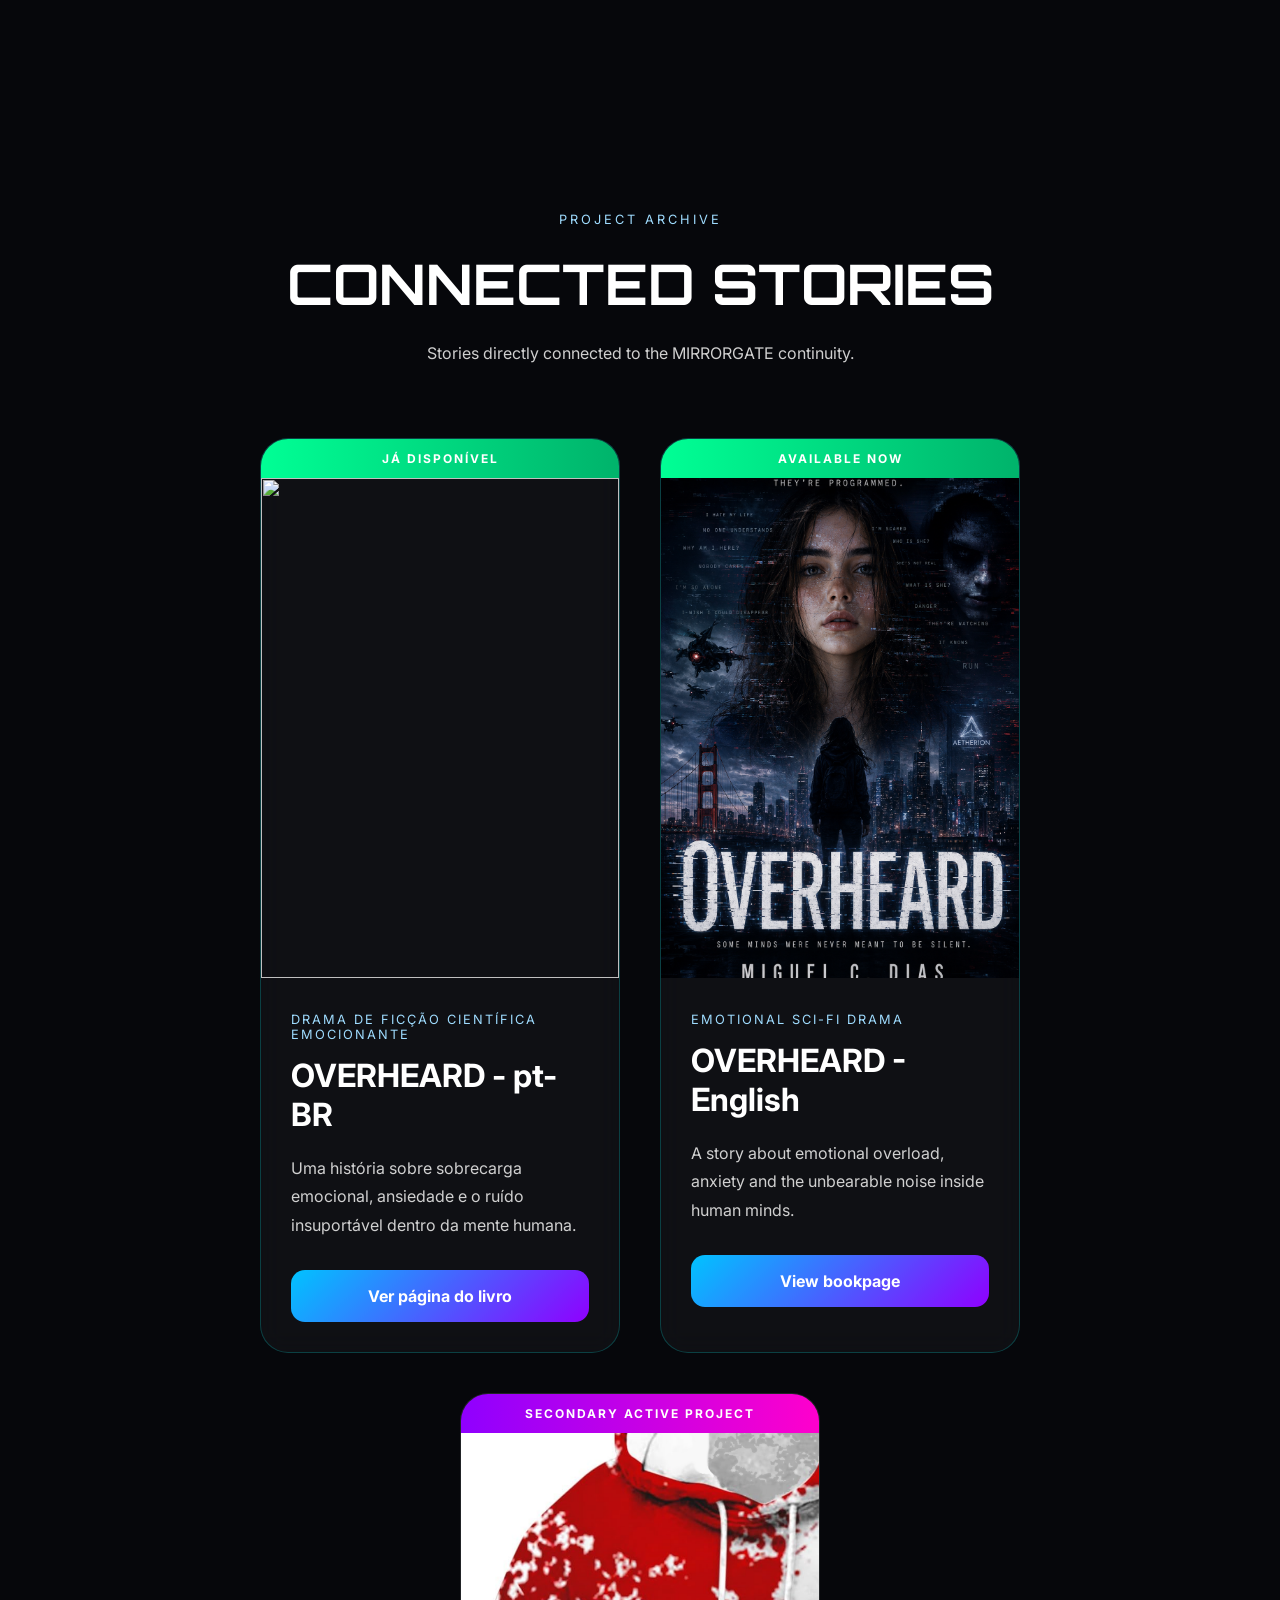
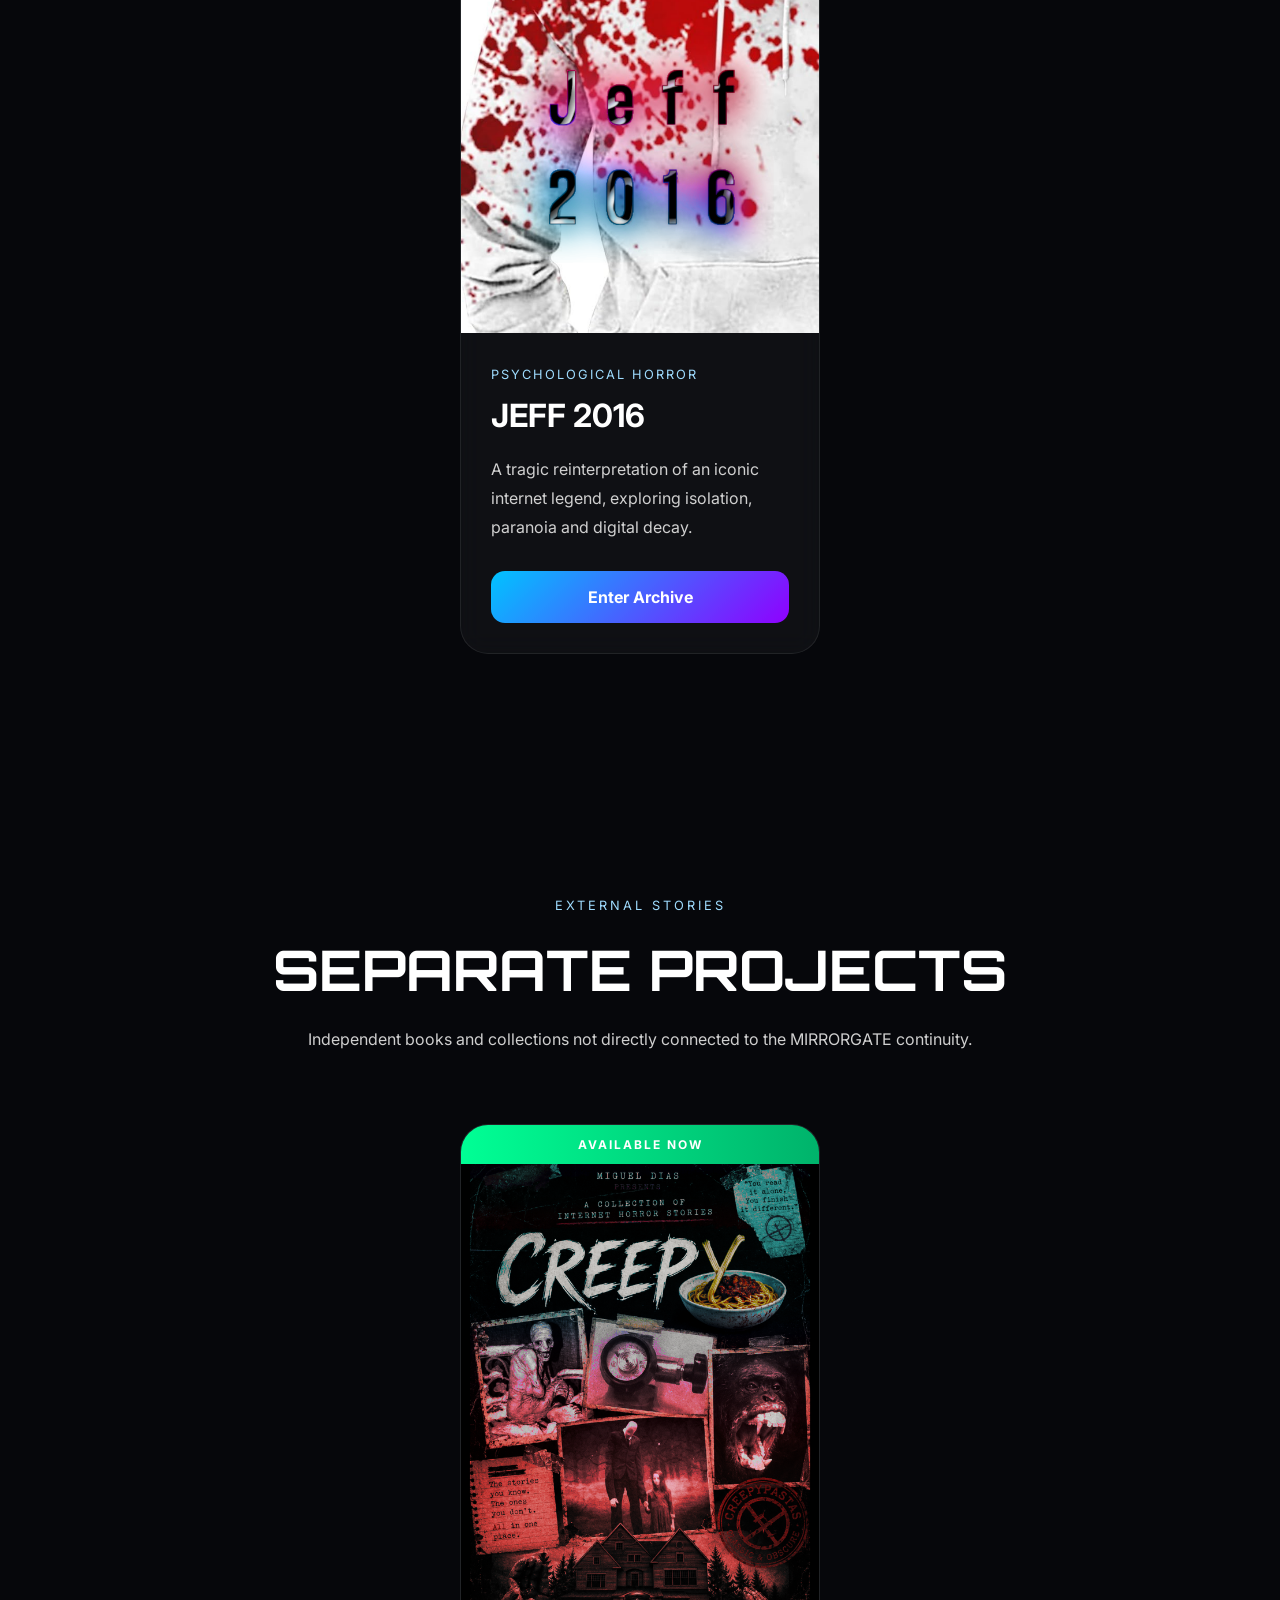
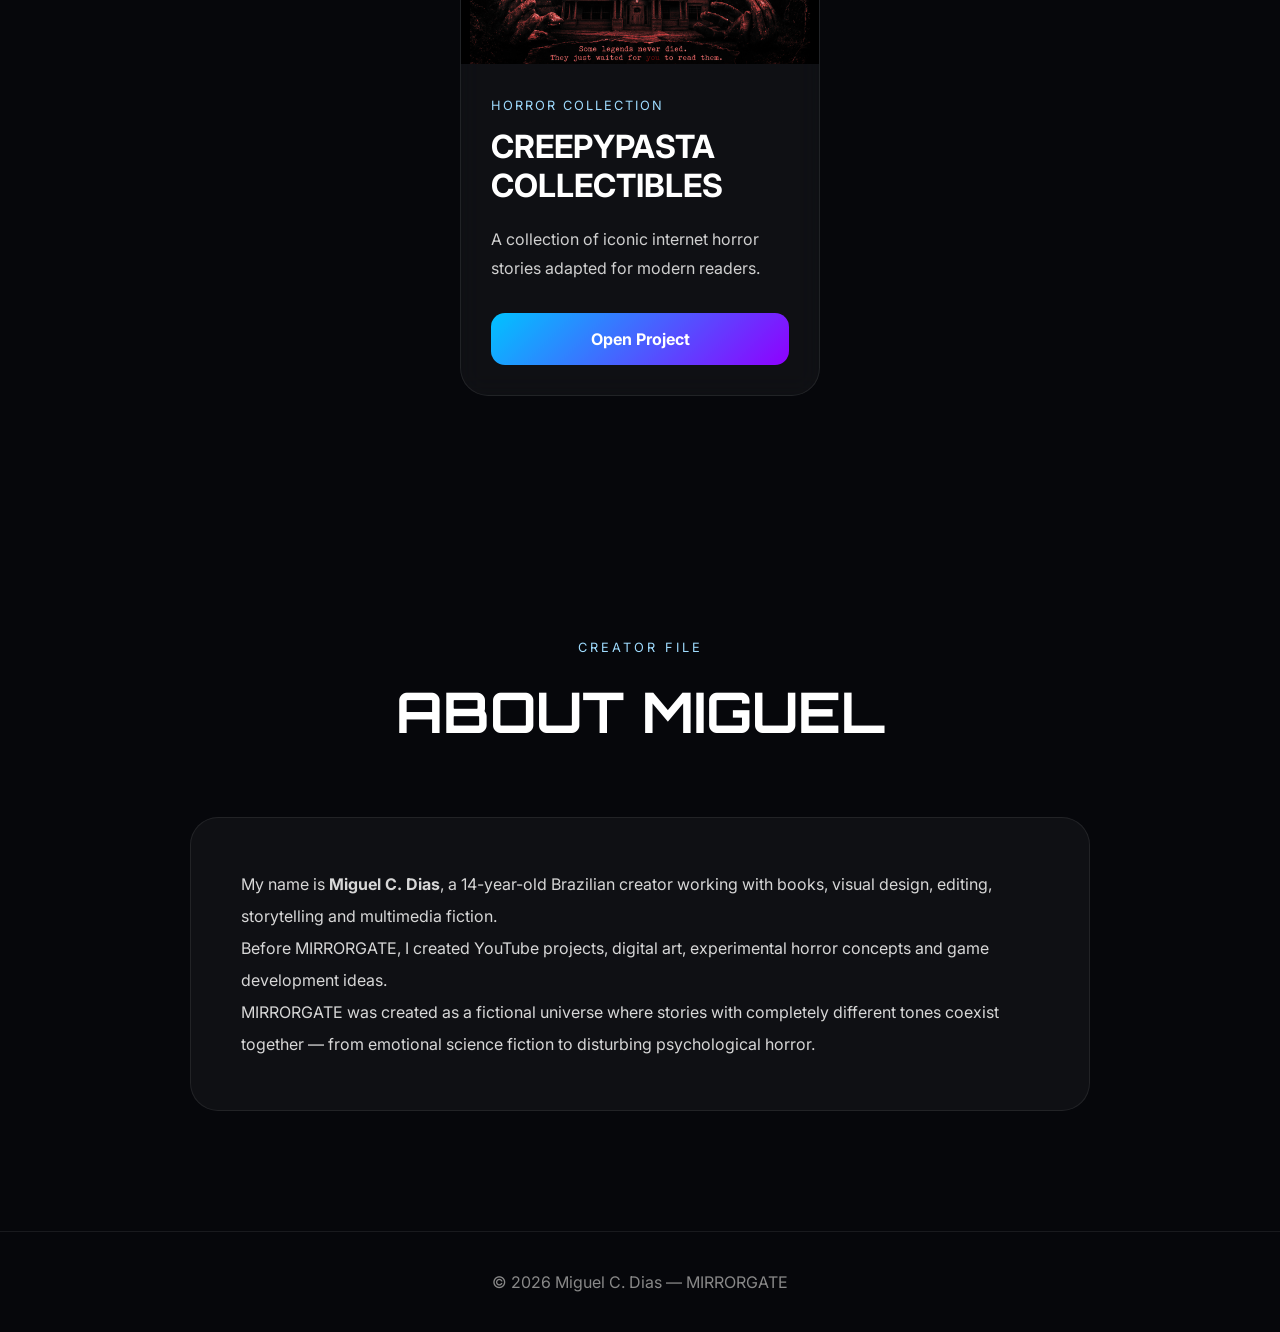
==== commit 3ef9ac0f: "Update index.html" ====
--- a/index.html
+++ b/index.html
@@ -138,8 +138,39 @@
   </div>
 
   <div class="cards">
-
-    <!-- OVERHEARD -->
+    
+    <!-- OVERHEARD pt-BR-->
+
+    <div class="project-card featured-card">
+
+      <div class="card-status release">
+        JÁ DISPONÍVEL
+      </div>
+
+       <img src="./images/overheardptbr.png">
+
+      <div class="card-info">
+
+        <div class="genre">
+          Drama de ficção científica emocionante
+        </div>
+
+        <h3>OVERHEARD - pt-BR</h3>
+
+        <p>
+          Uma história sobre sobrecarga emocional,
+ansiedade e o ruído insuportável dentro da mente humana.
+        </p>
+
+        <a href="./projects/overheard-ptbr.html">
+          Ver página do livro
+        </a>
+
+      </div>
+
+    </div>
+    
+    <!-- OVERHEARD English-->
 
     <div class="project-card featured-card">
 
@@ -155,7 +186,7 @@
           Emotional Sci-Fi Drama
         </div>
 
-        <h3>OVERHEARD</h3>
+        <h3>OVERHEARD - English</h3>
 
         <p>
           A story about emotional overload,
@@ -163,7 +194,7 @@
         </p>
 
         <a href="./projects/overheard.html">
-          View Archive
+          View bookpage
         </a>
 
       </div>
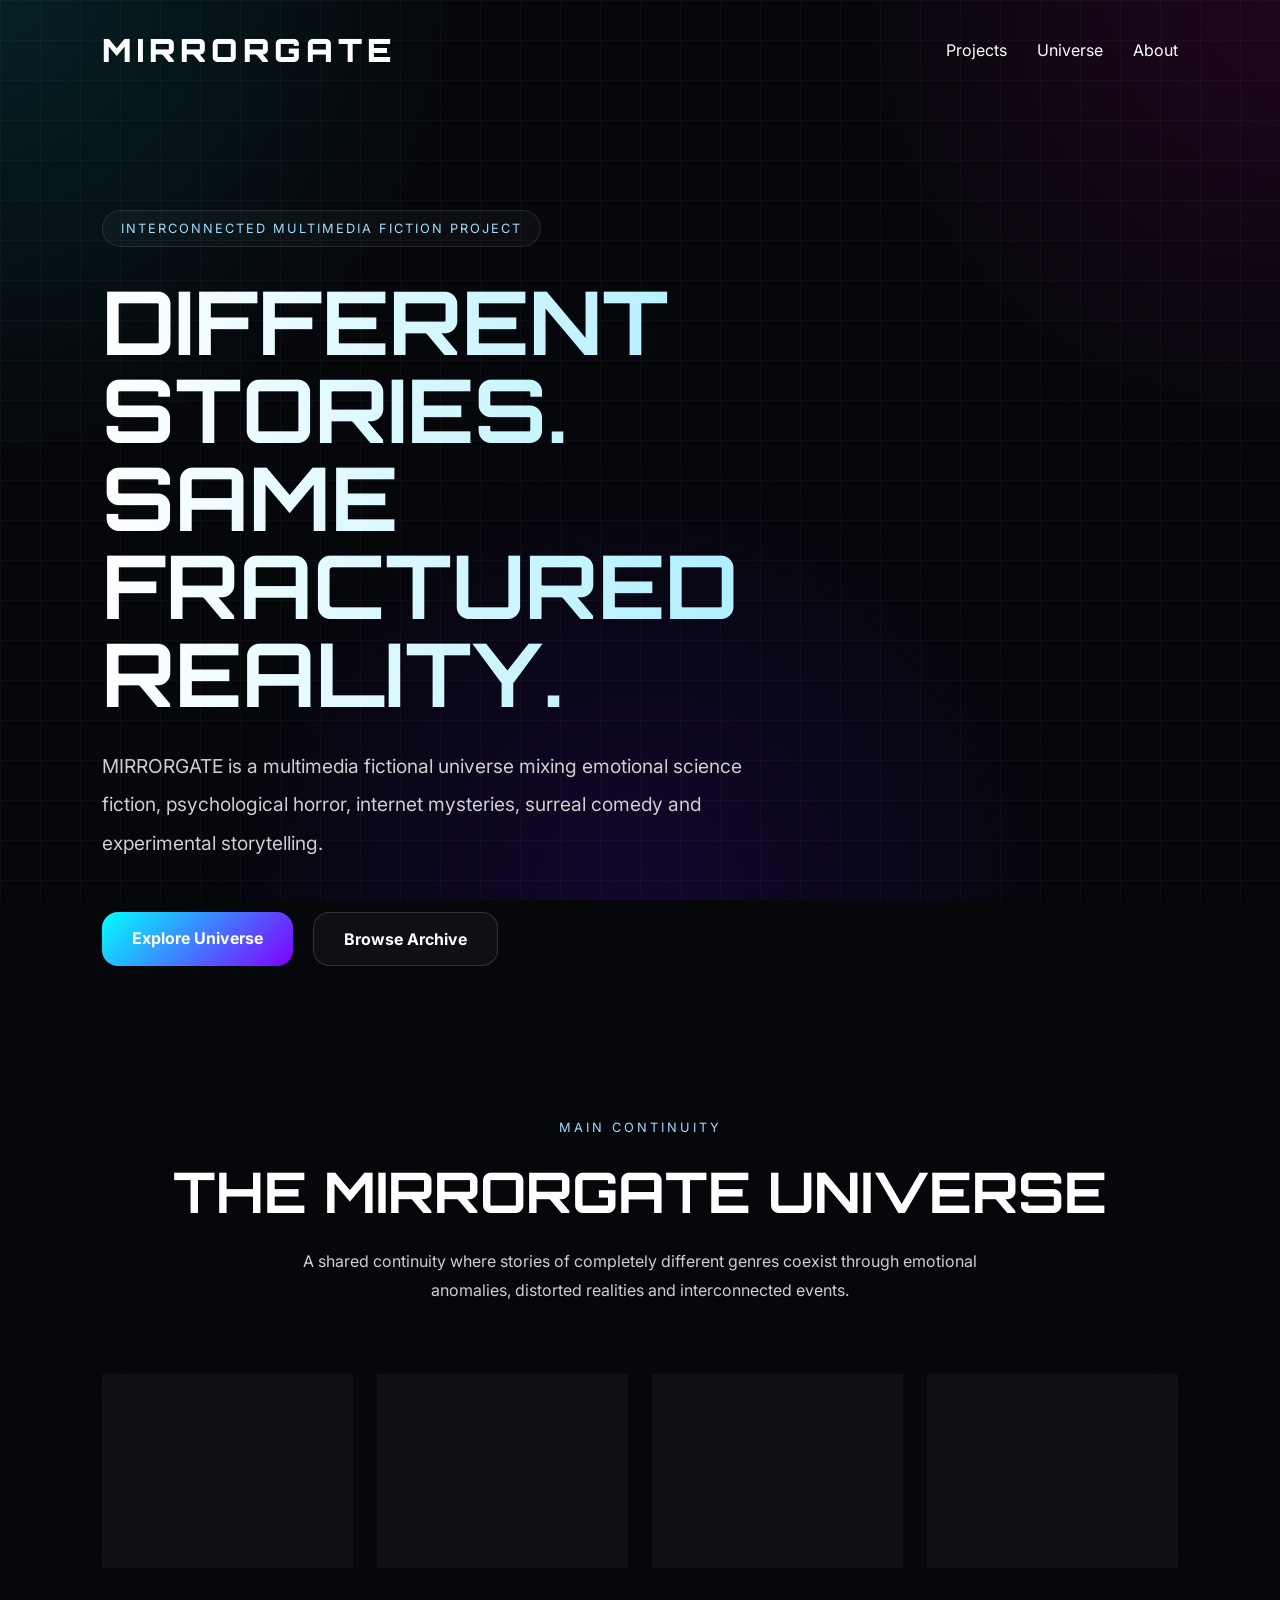
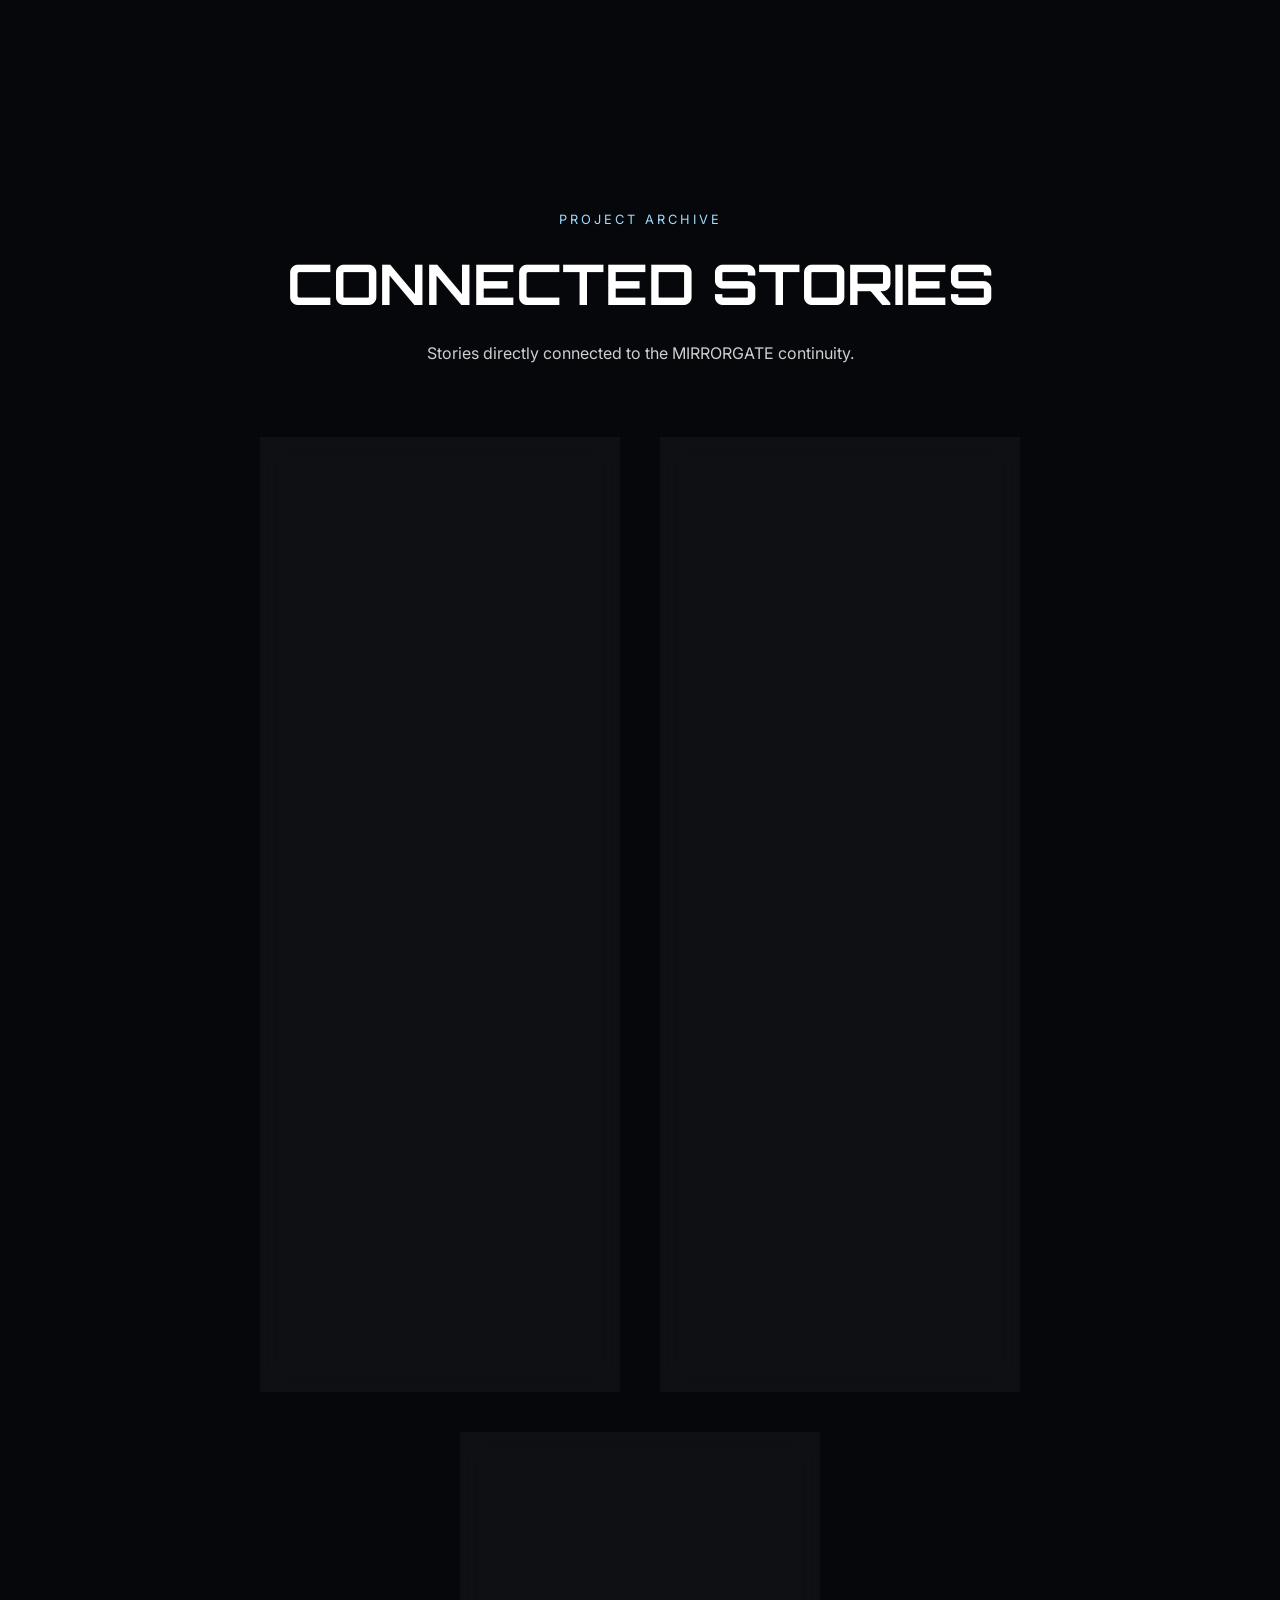
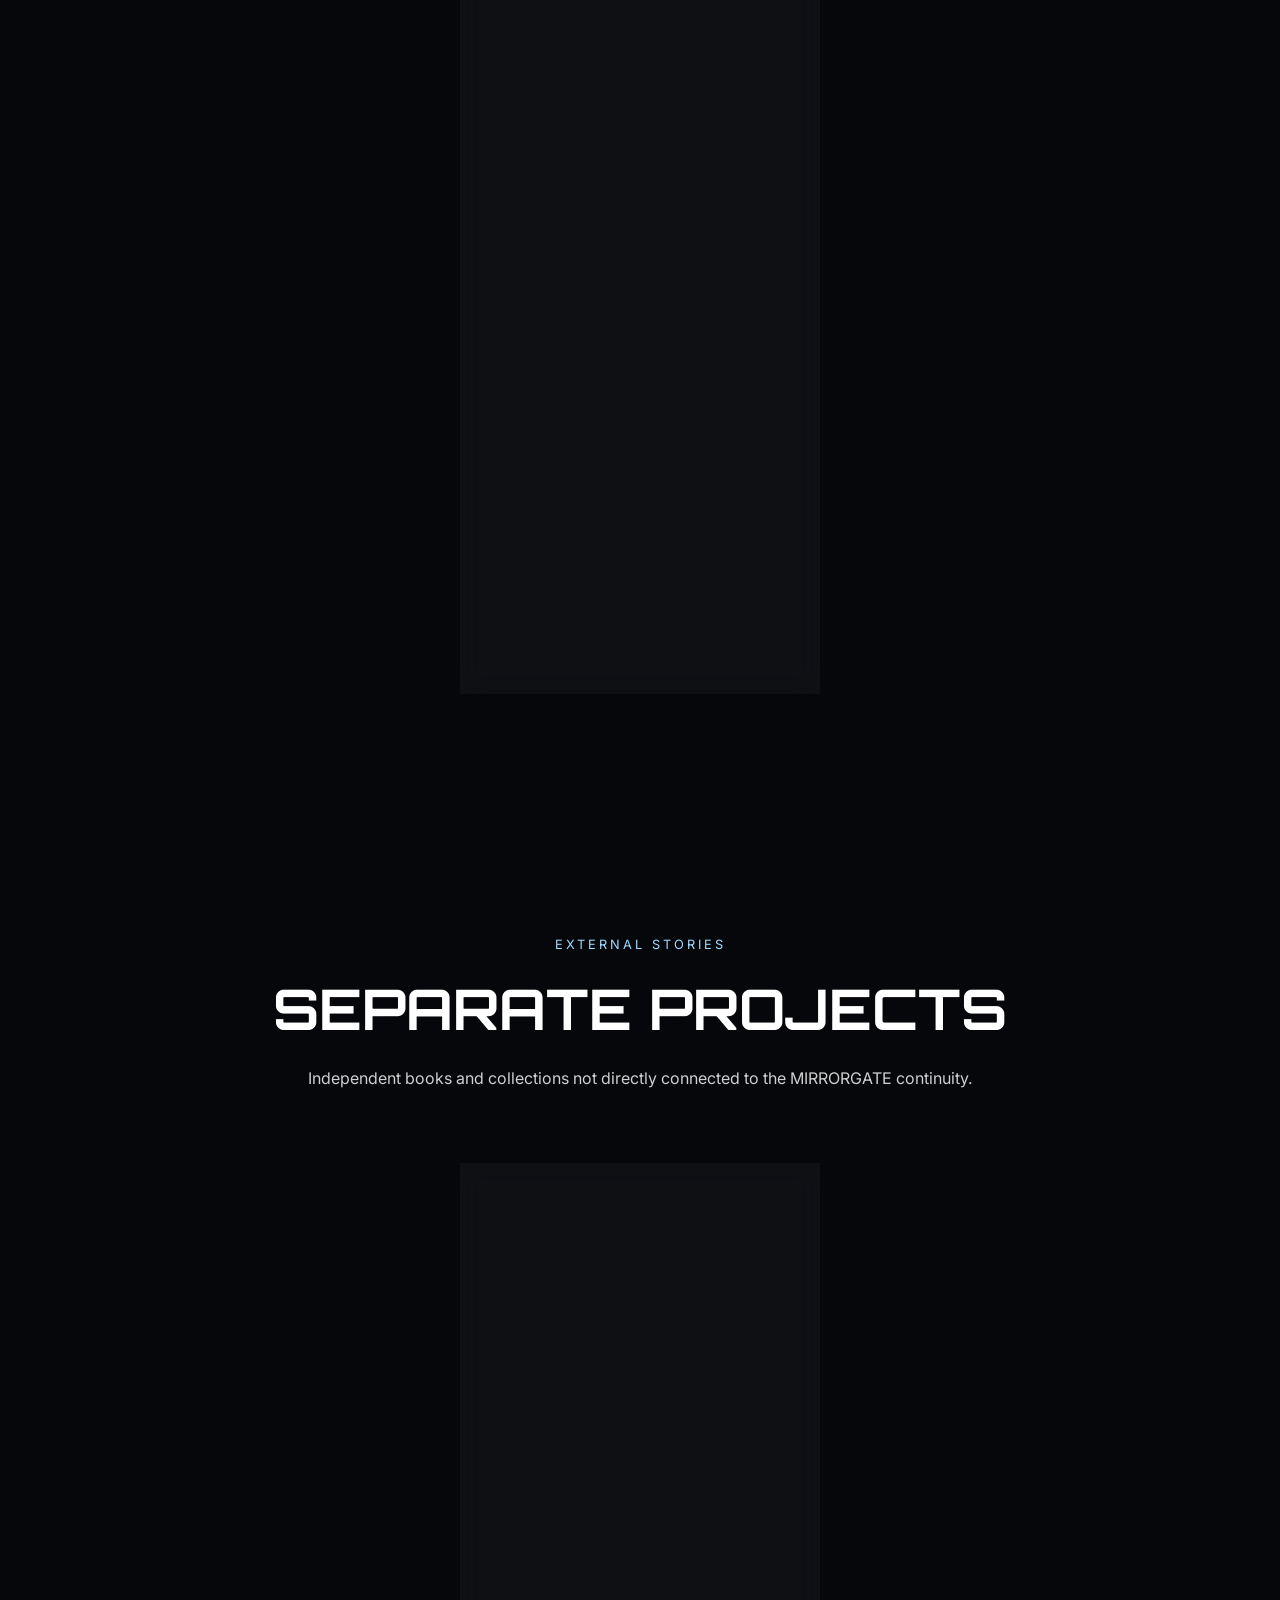
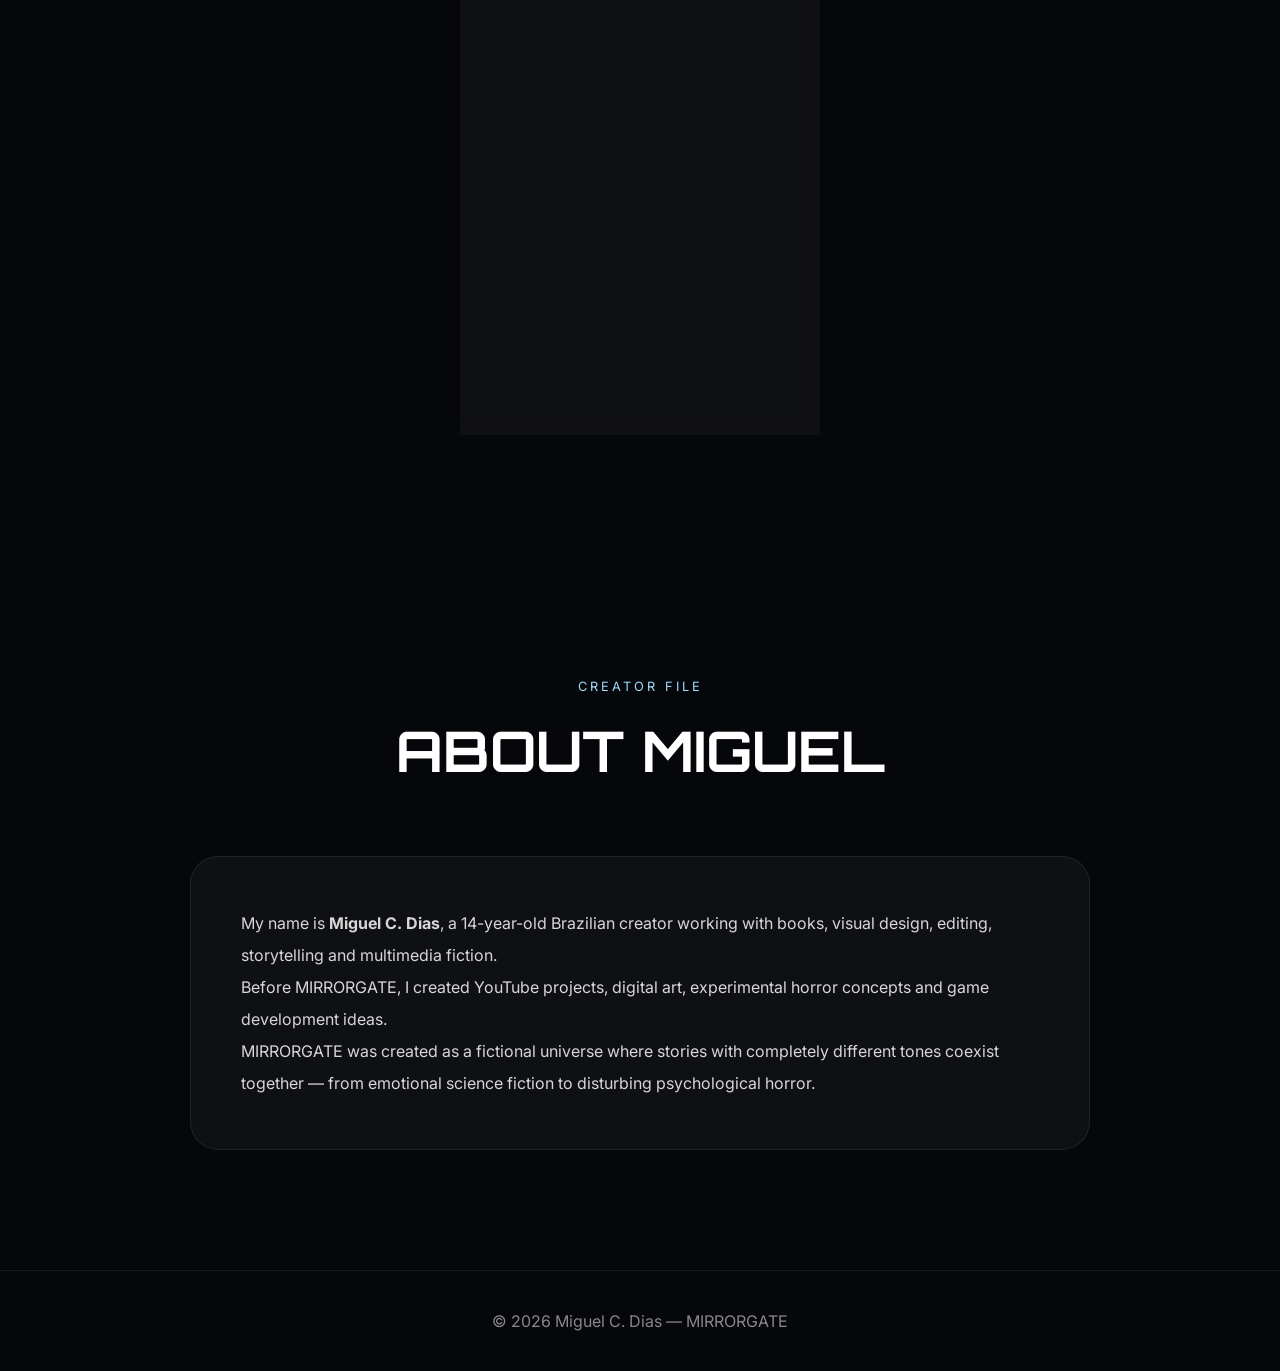
==== commit 88429db0: "Update index.html" ====
--- a/index.html
+++ b/index.html
@@ -155,7 +155,7 @@
           Drama de ficção científica emocionante
         </div>
 
-        <h3>OVERHEARD - pt-BR</h3>
+        <h3>OVERHEARD - Edição em Português</h3>
 
         <p>
           Uma história sobre sobrecarga emocional,
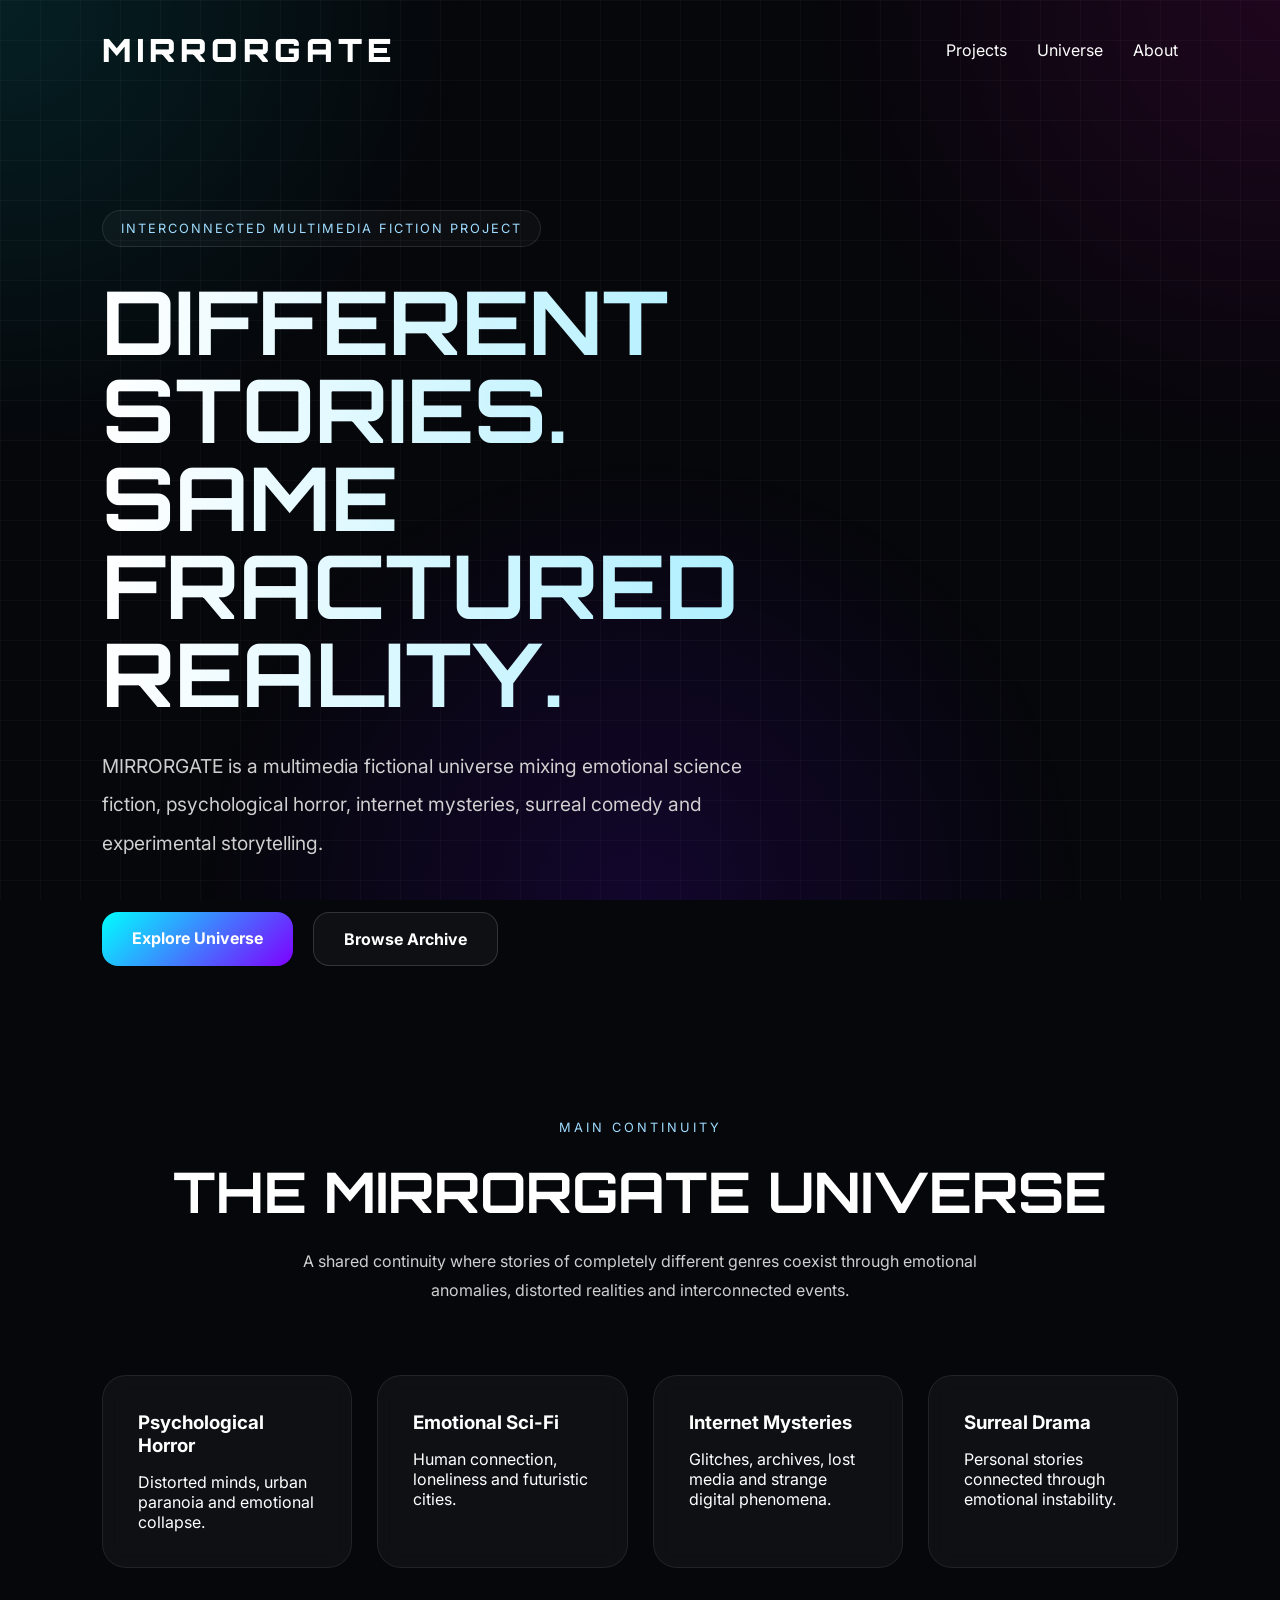
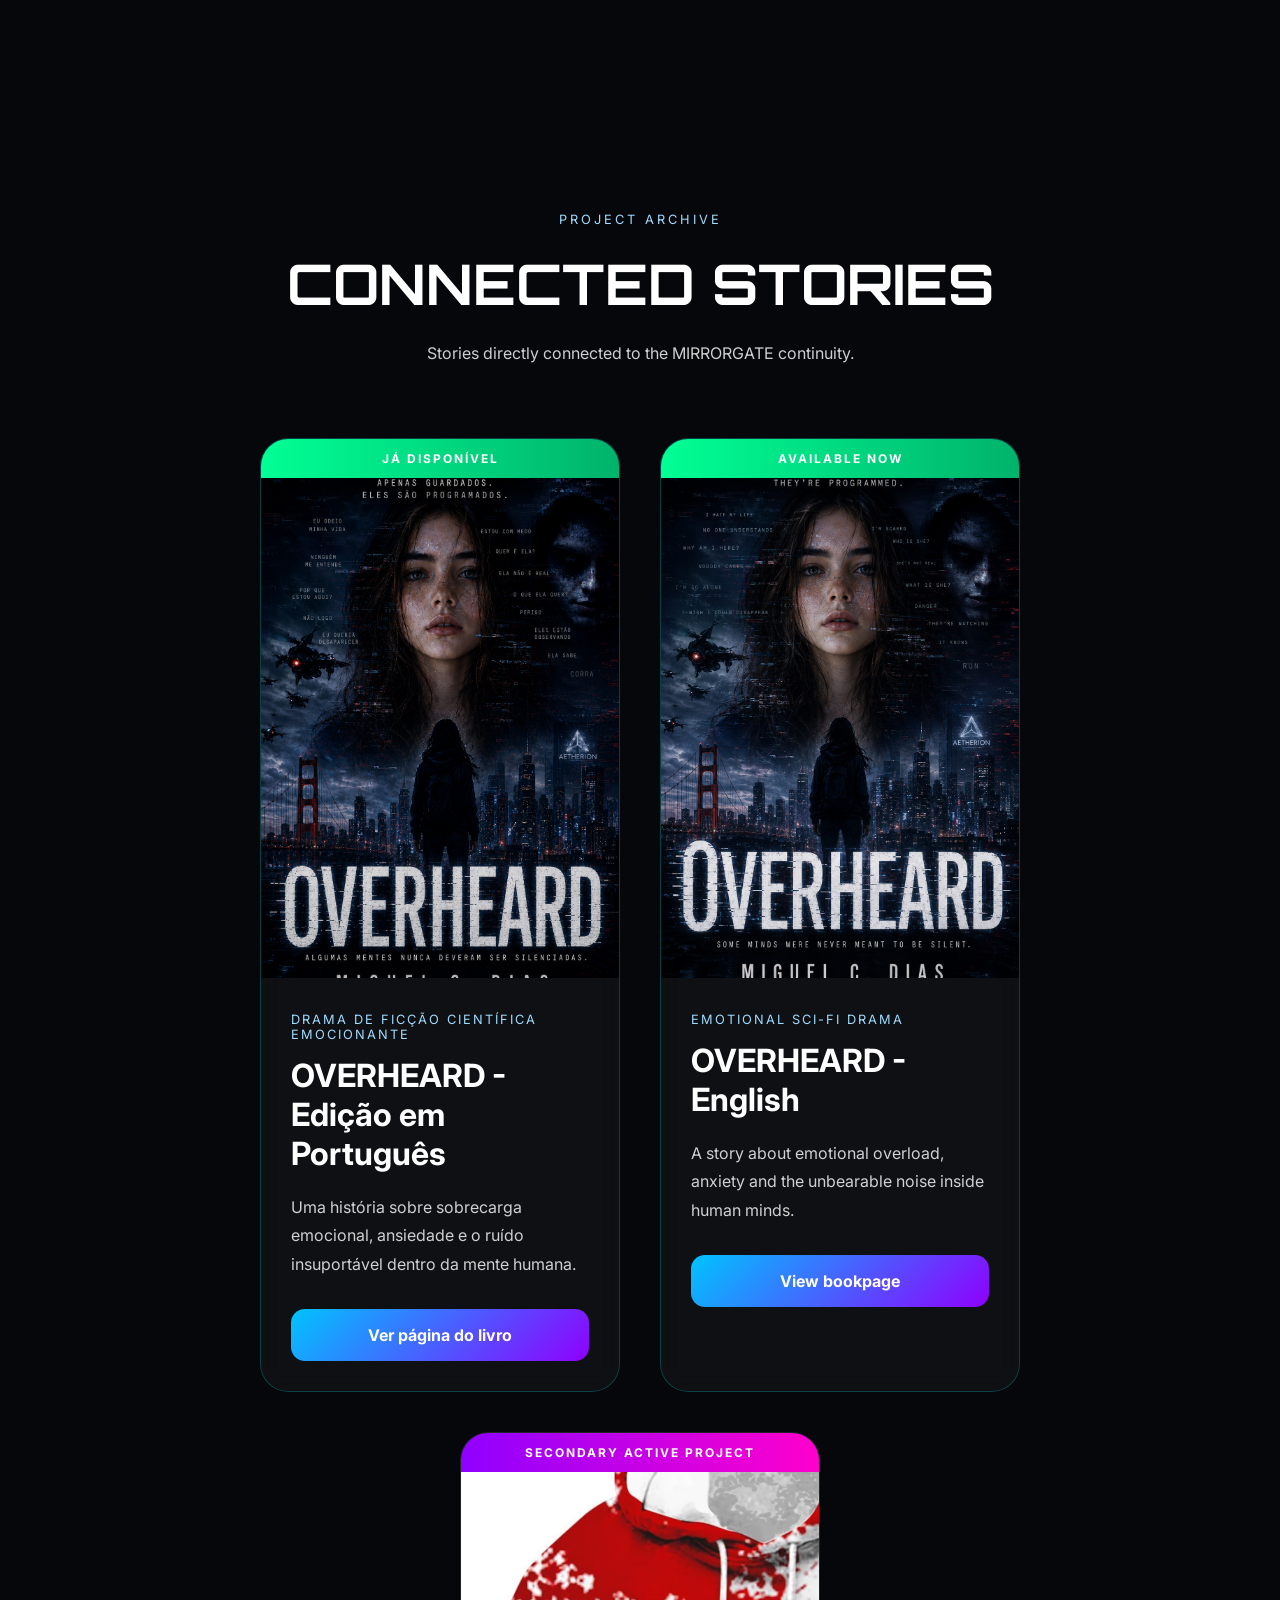
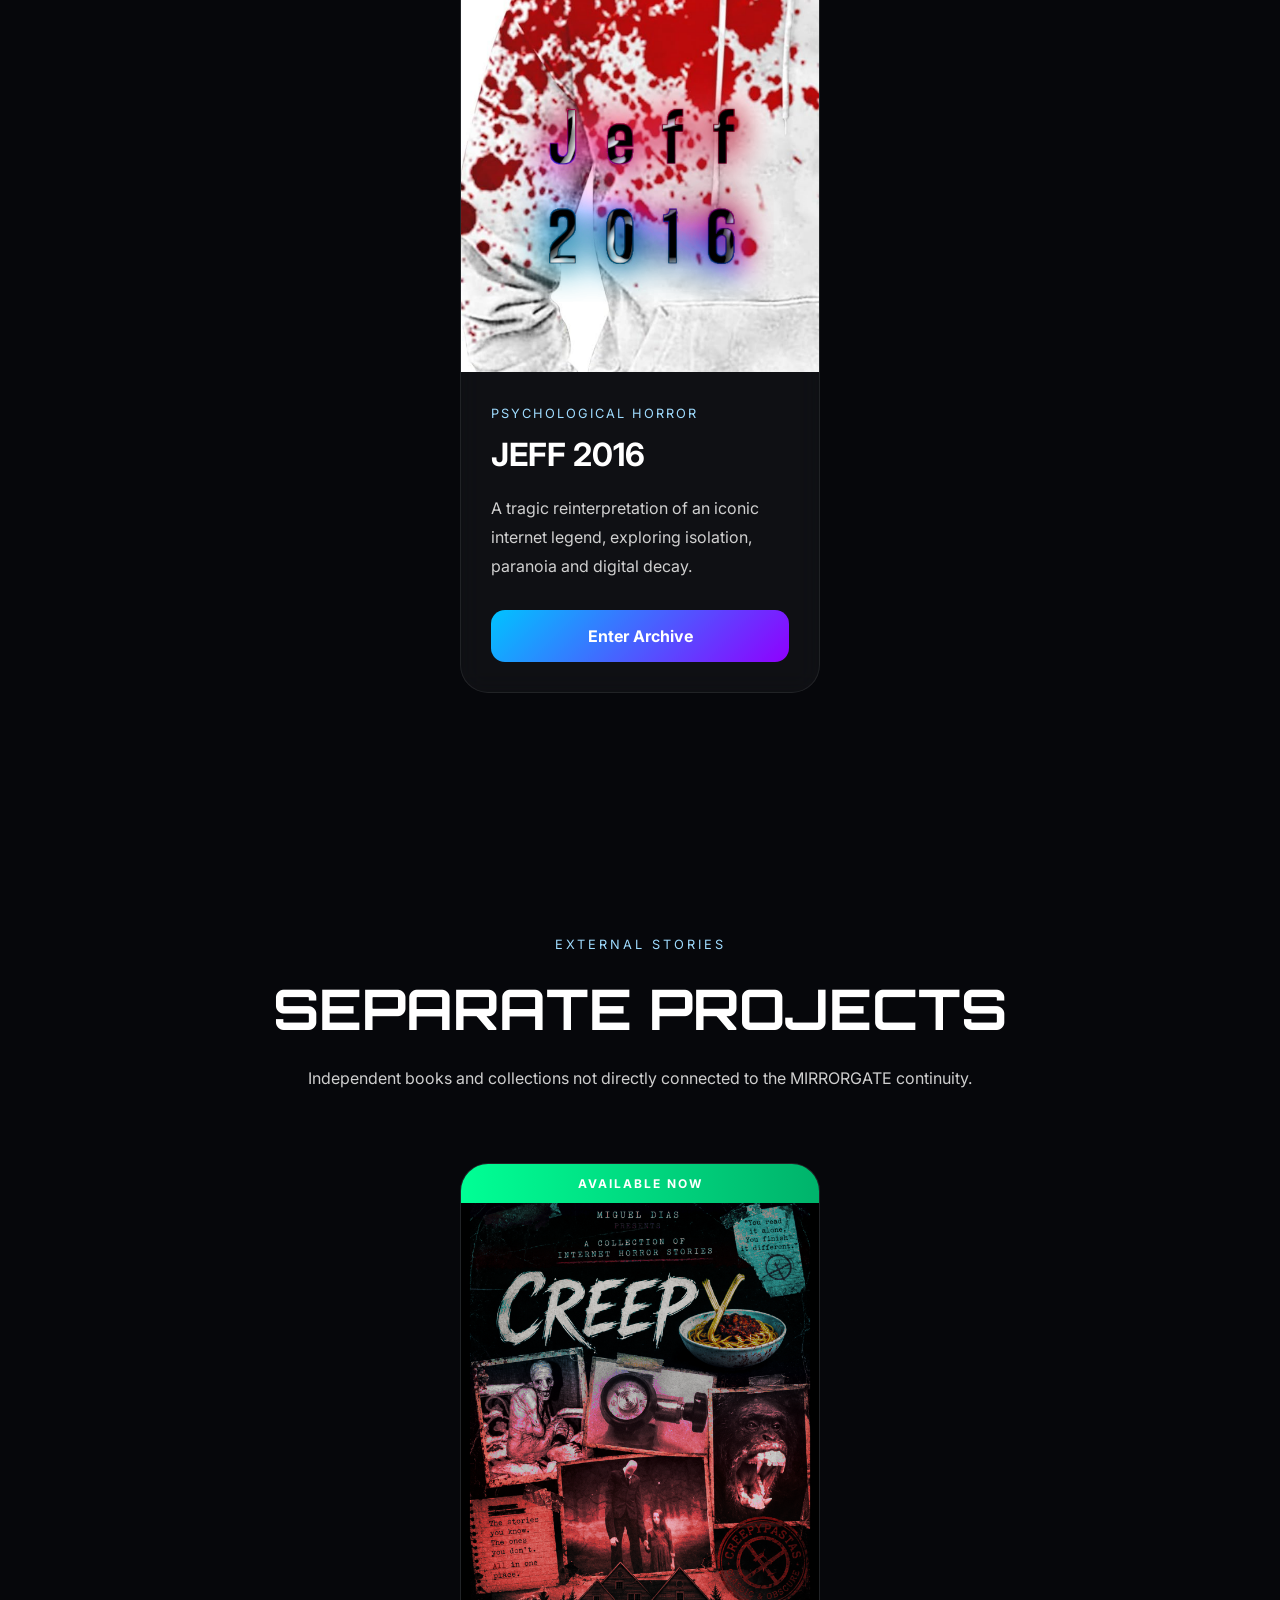
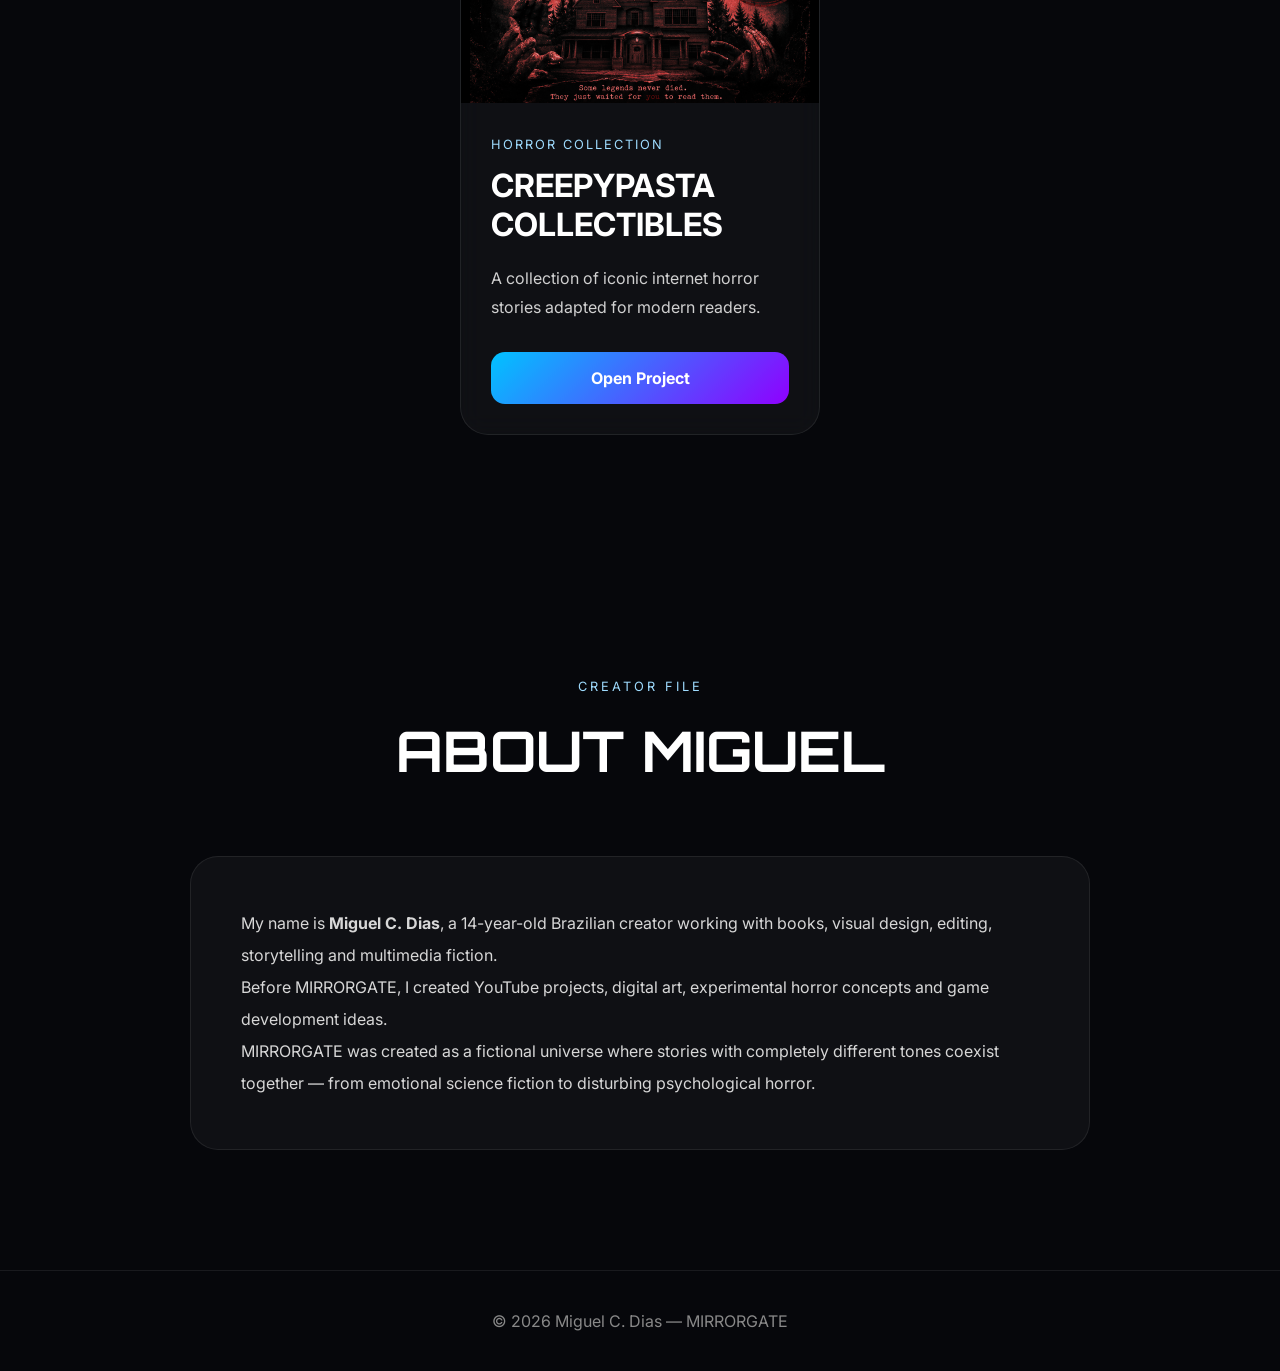
==== commit f94c0be1: "Update index.html" ====
--- a/index.html
+++ b/index.html
@@ -147,7 +147,7 @@
         JÁ DISPONÍVEL
       </div>
 
-       <img src="./images/overheardptbr.png">
+       <img src="./images/overheard-ptbr.png">
 
       <div class="card-info">
 
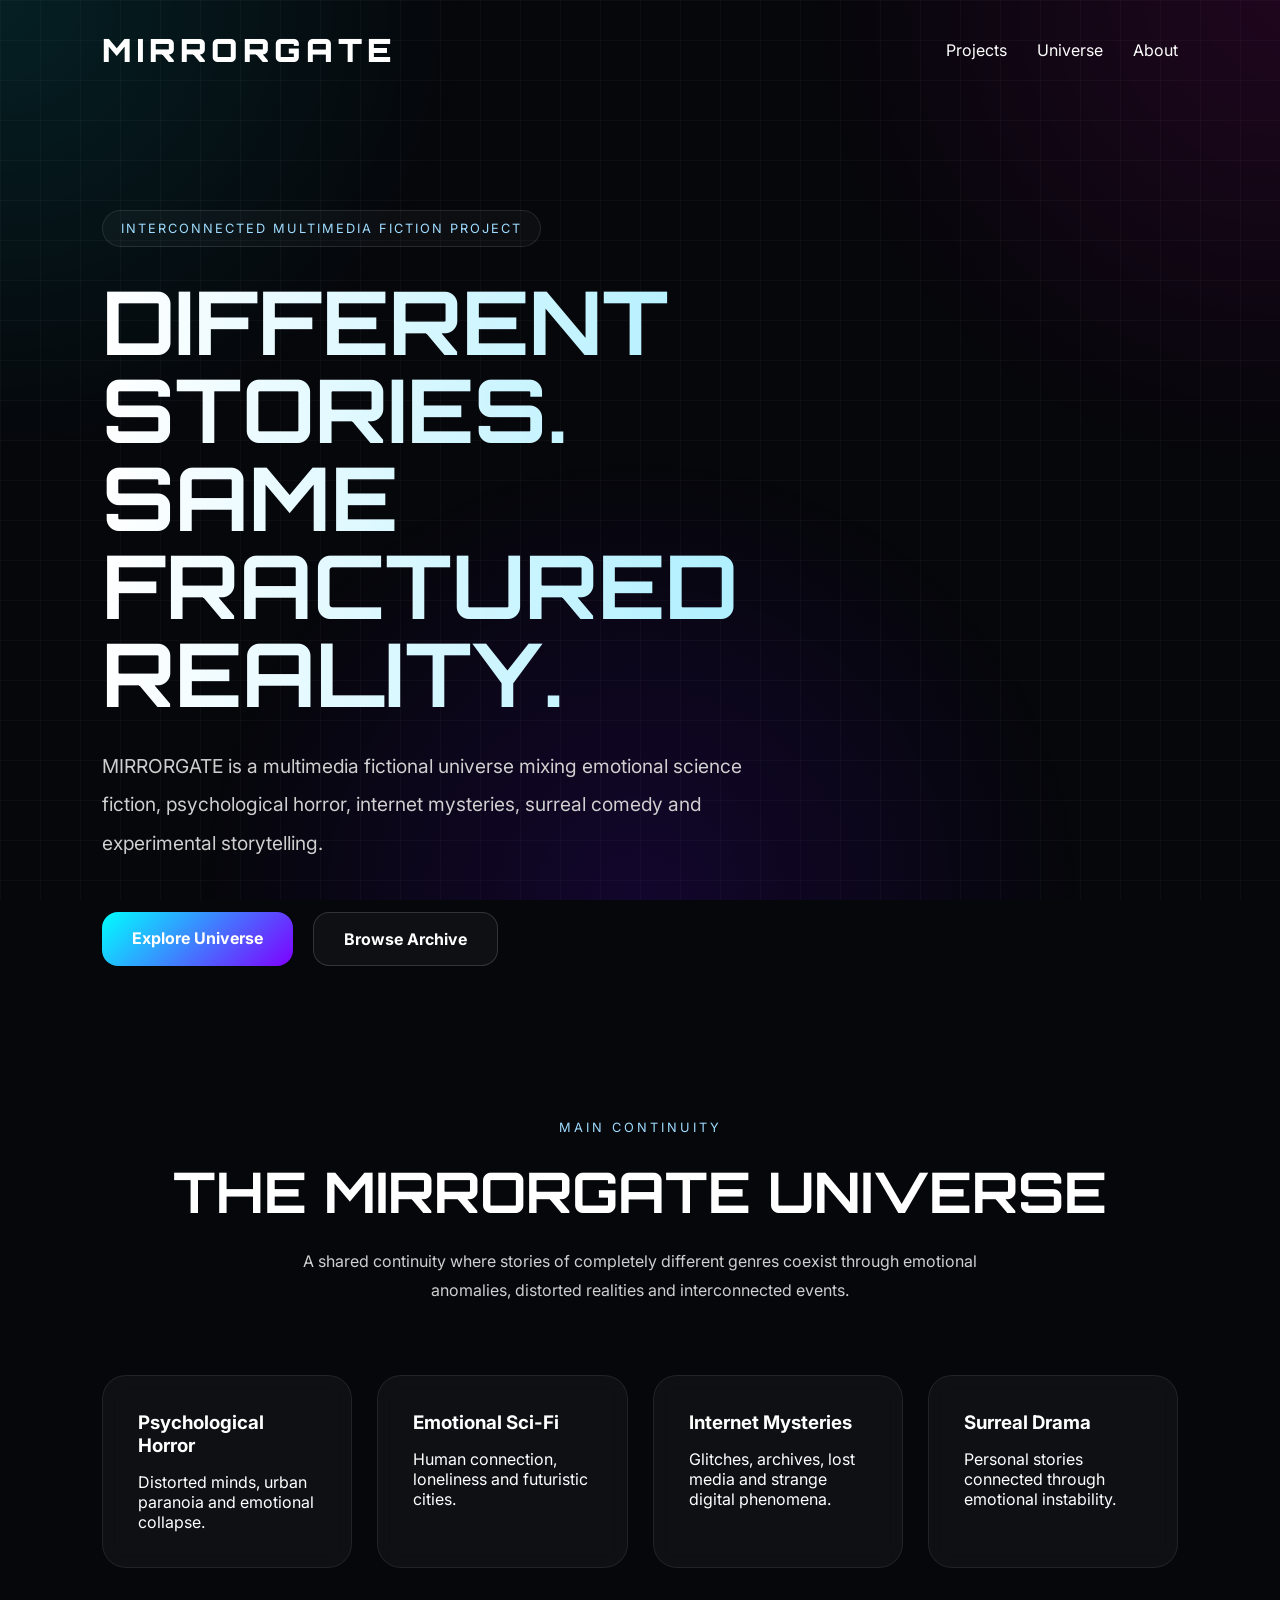
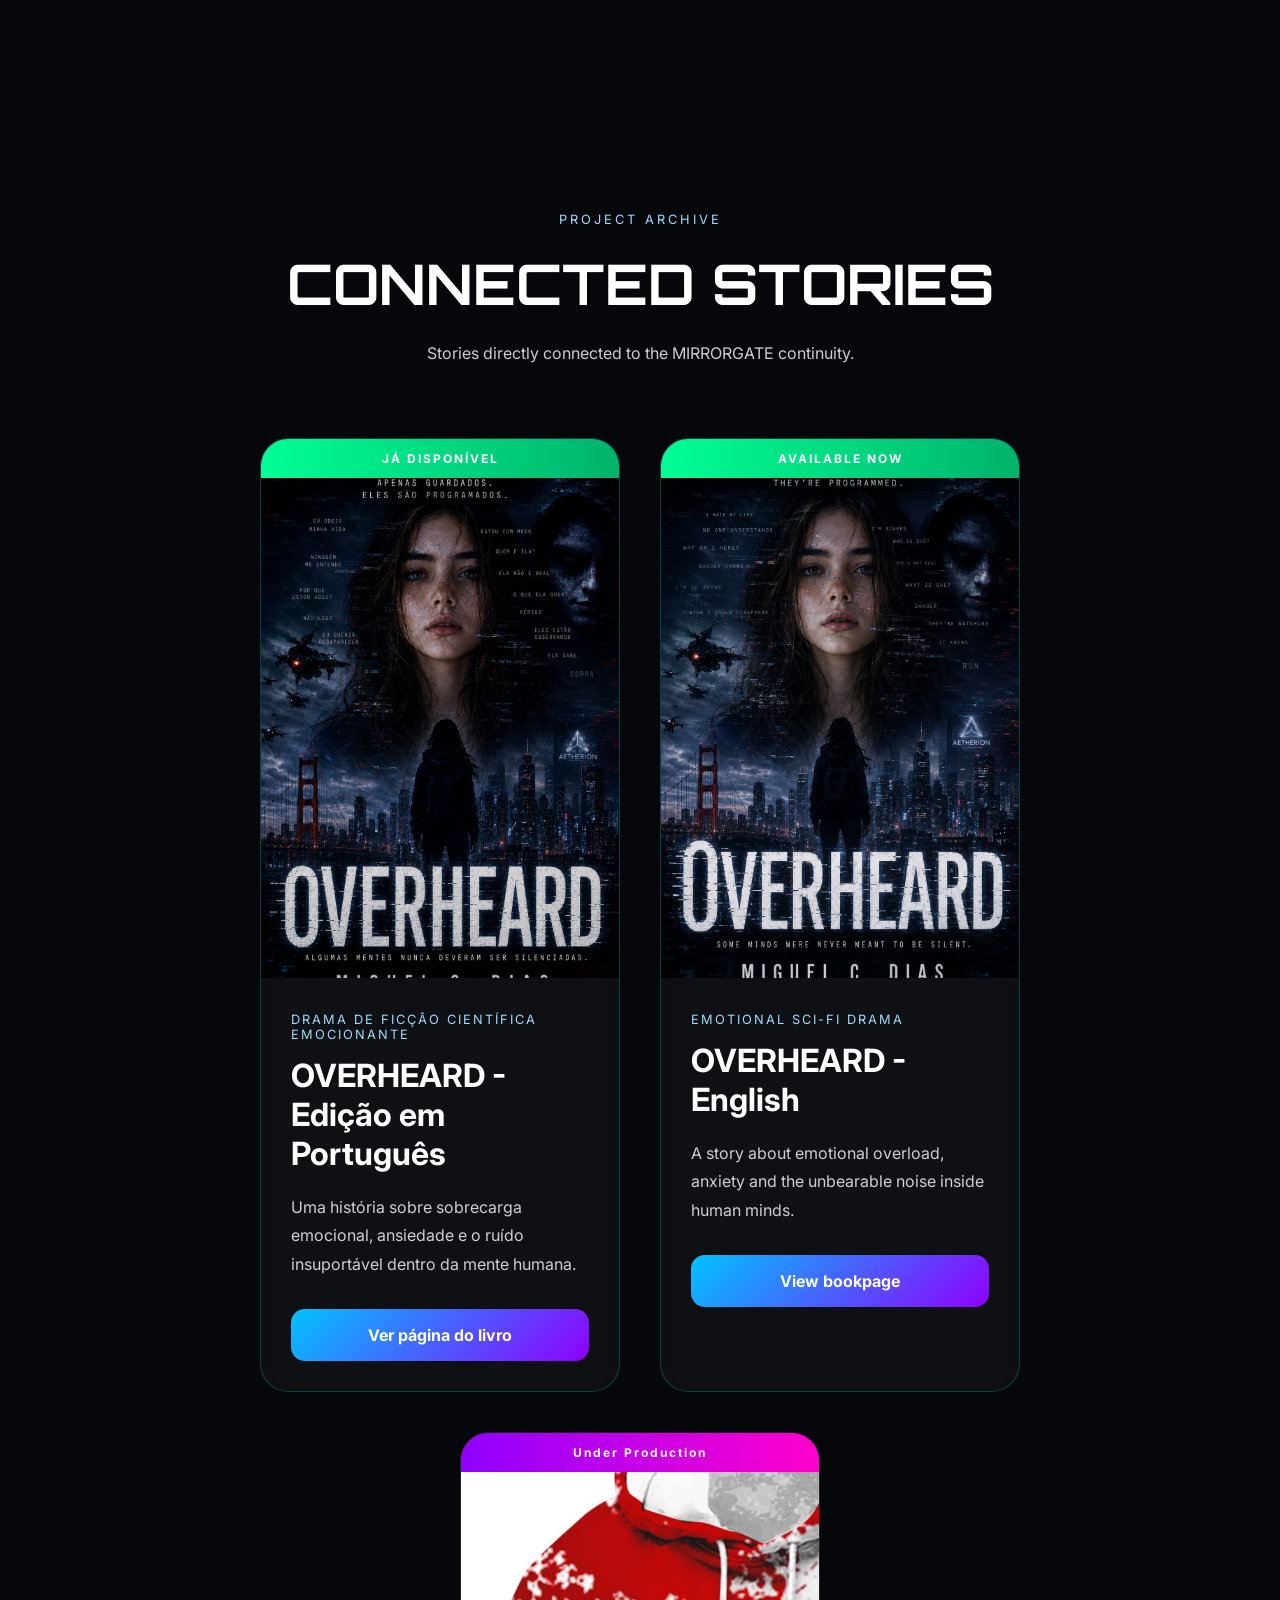
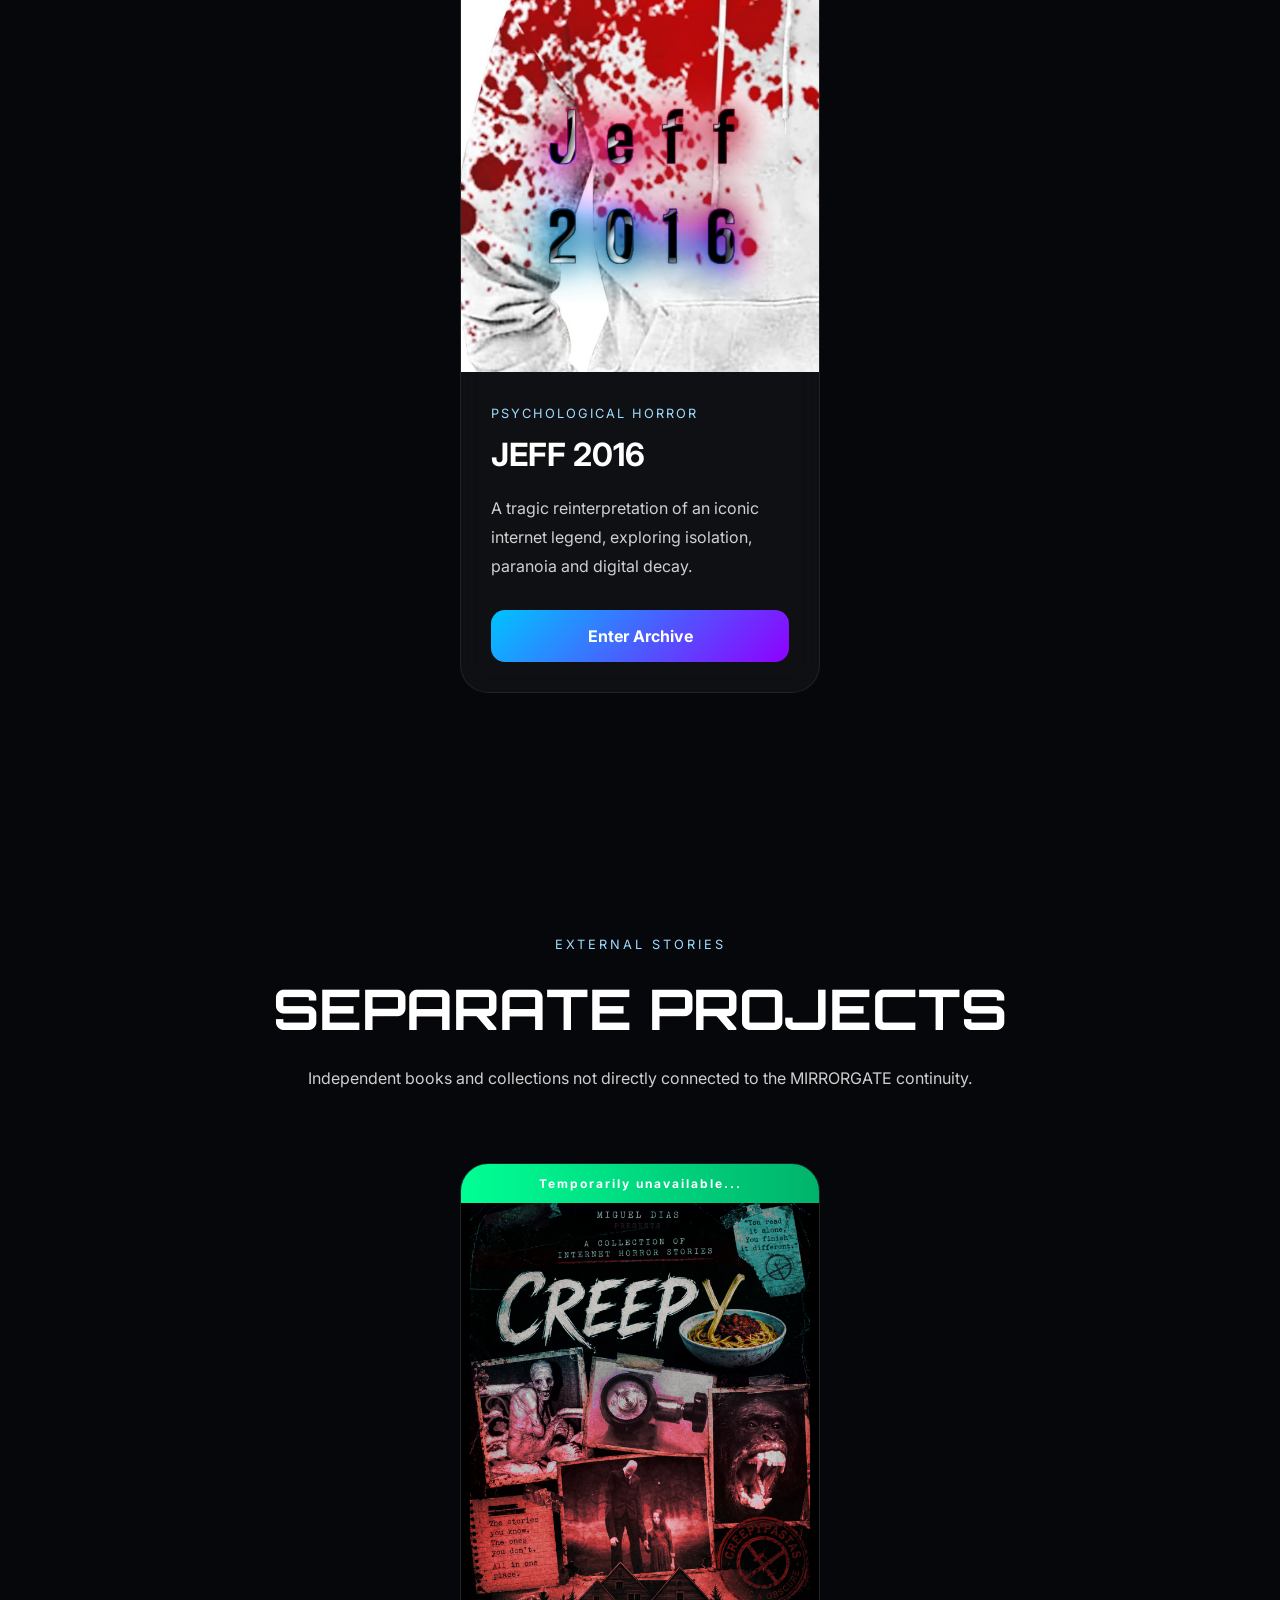
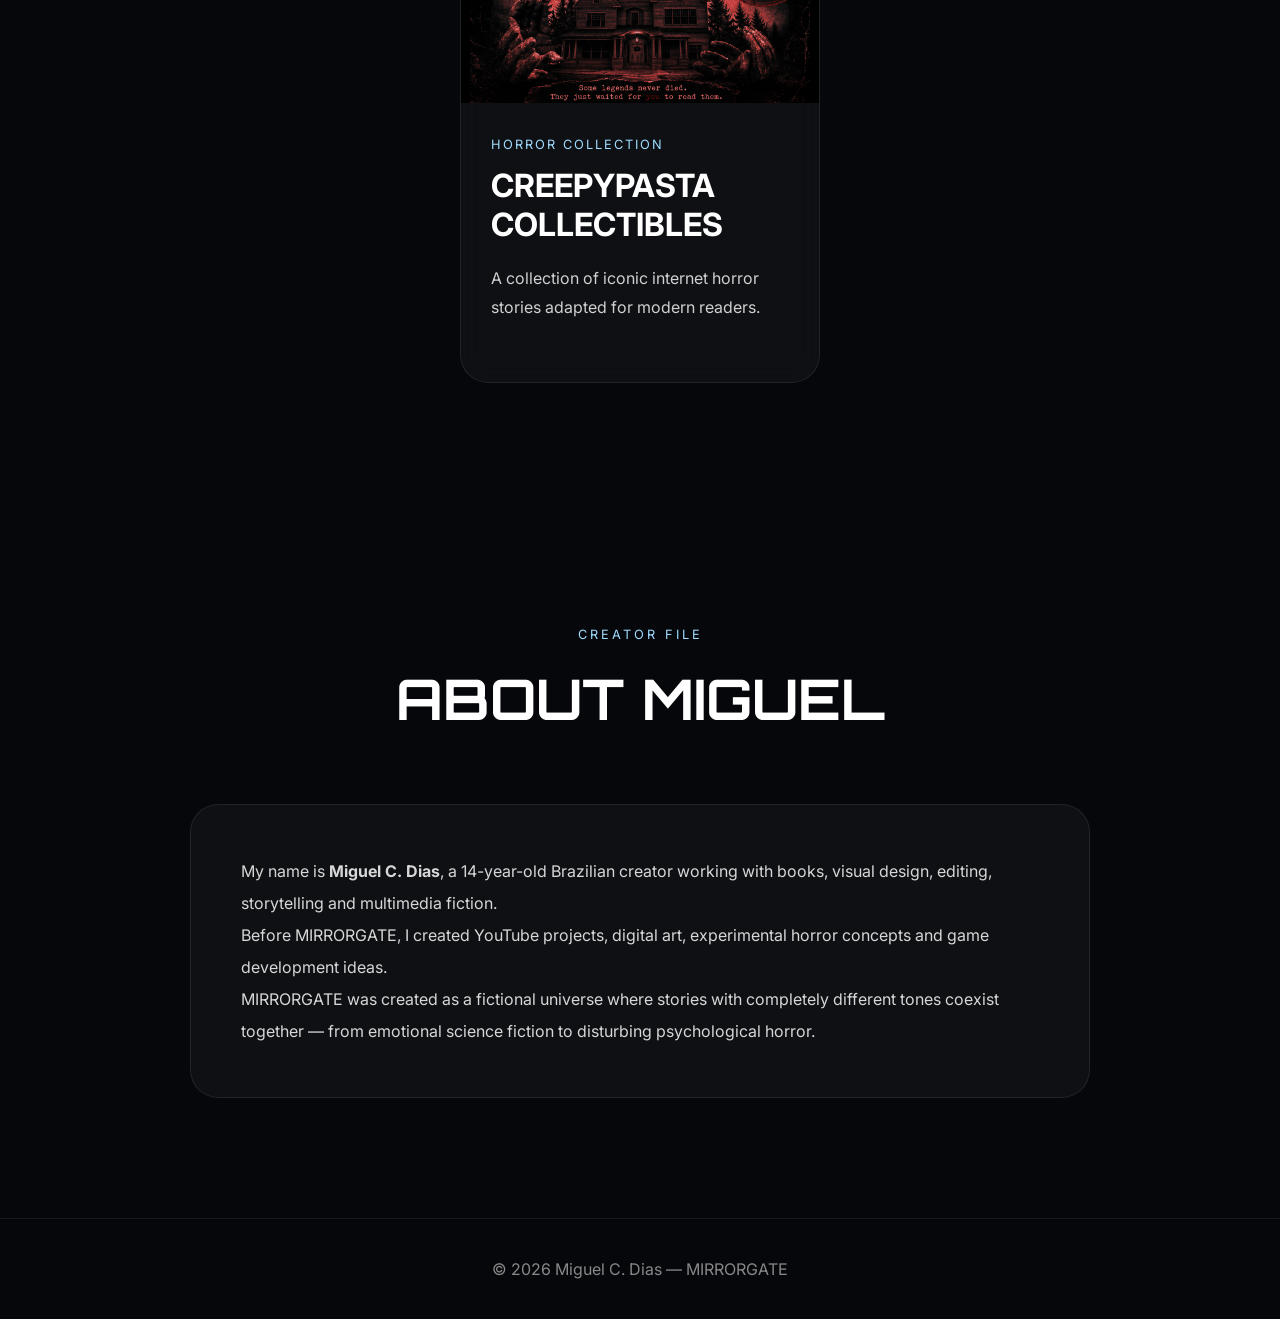
==== commit 629303aa: "Update index.html" ====
--- a/index.html
+++ b/index.html
@@ -206,7 +206,7 @@
     <div class="project-card">
 
       <div class="card-status dev">
-        SECONDARY ACTIVE PROJECT
+        Under Production
       </div>
 
       <img src="./images/jeff2016.png">
@@ -256,7 +256,7 @@
     <div class="project-card">
 
       <div class="card-status release">
-        AVAILABLE NOW
+        Temporarily unavailable...
       </div>
 
       <img src="./images/creepypastacollect.png">
@@ -273,10 +273,6 @@
           A collection of iconic internet horror stories adapted for modern readers.
         </p>
 
-        <a href="./projects/collectibles.html">
-          Open Project
-        </a>
-
       </div>
 
     </div>
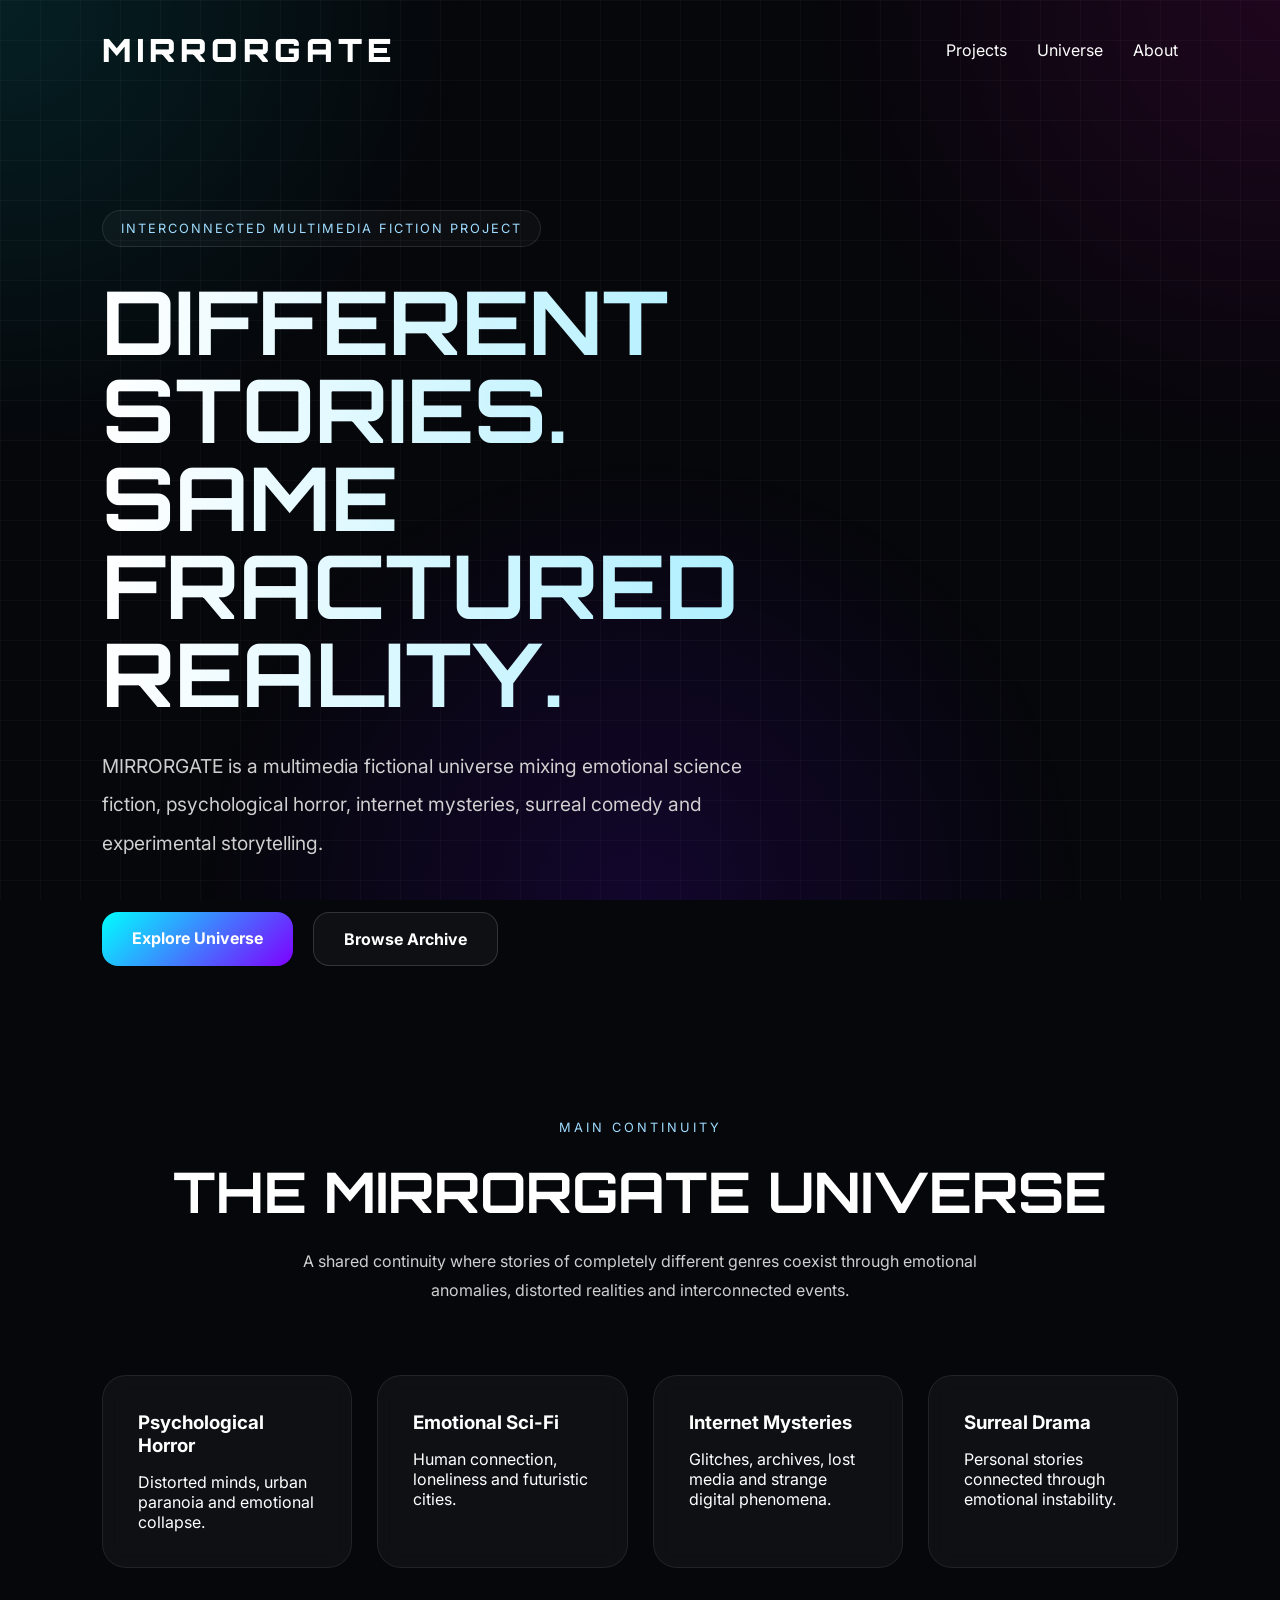
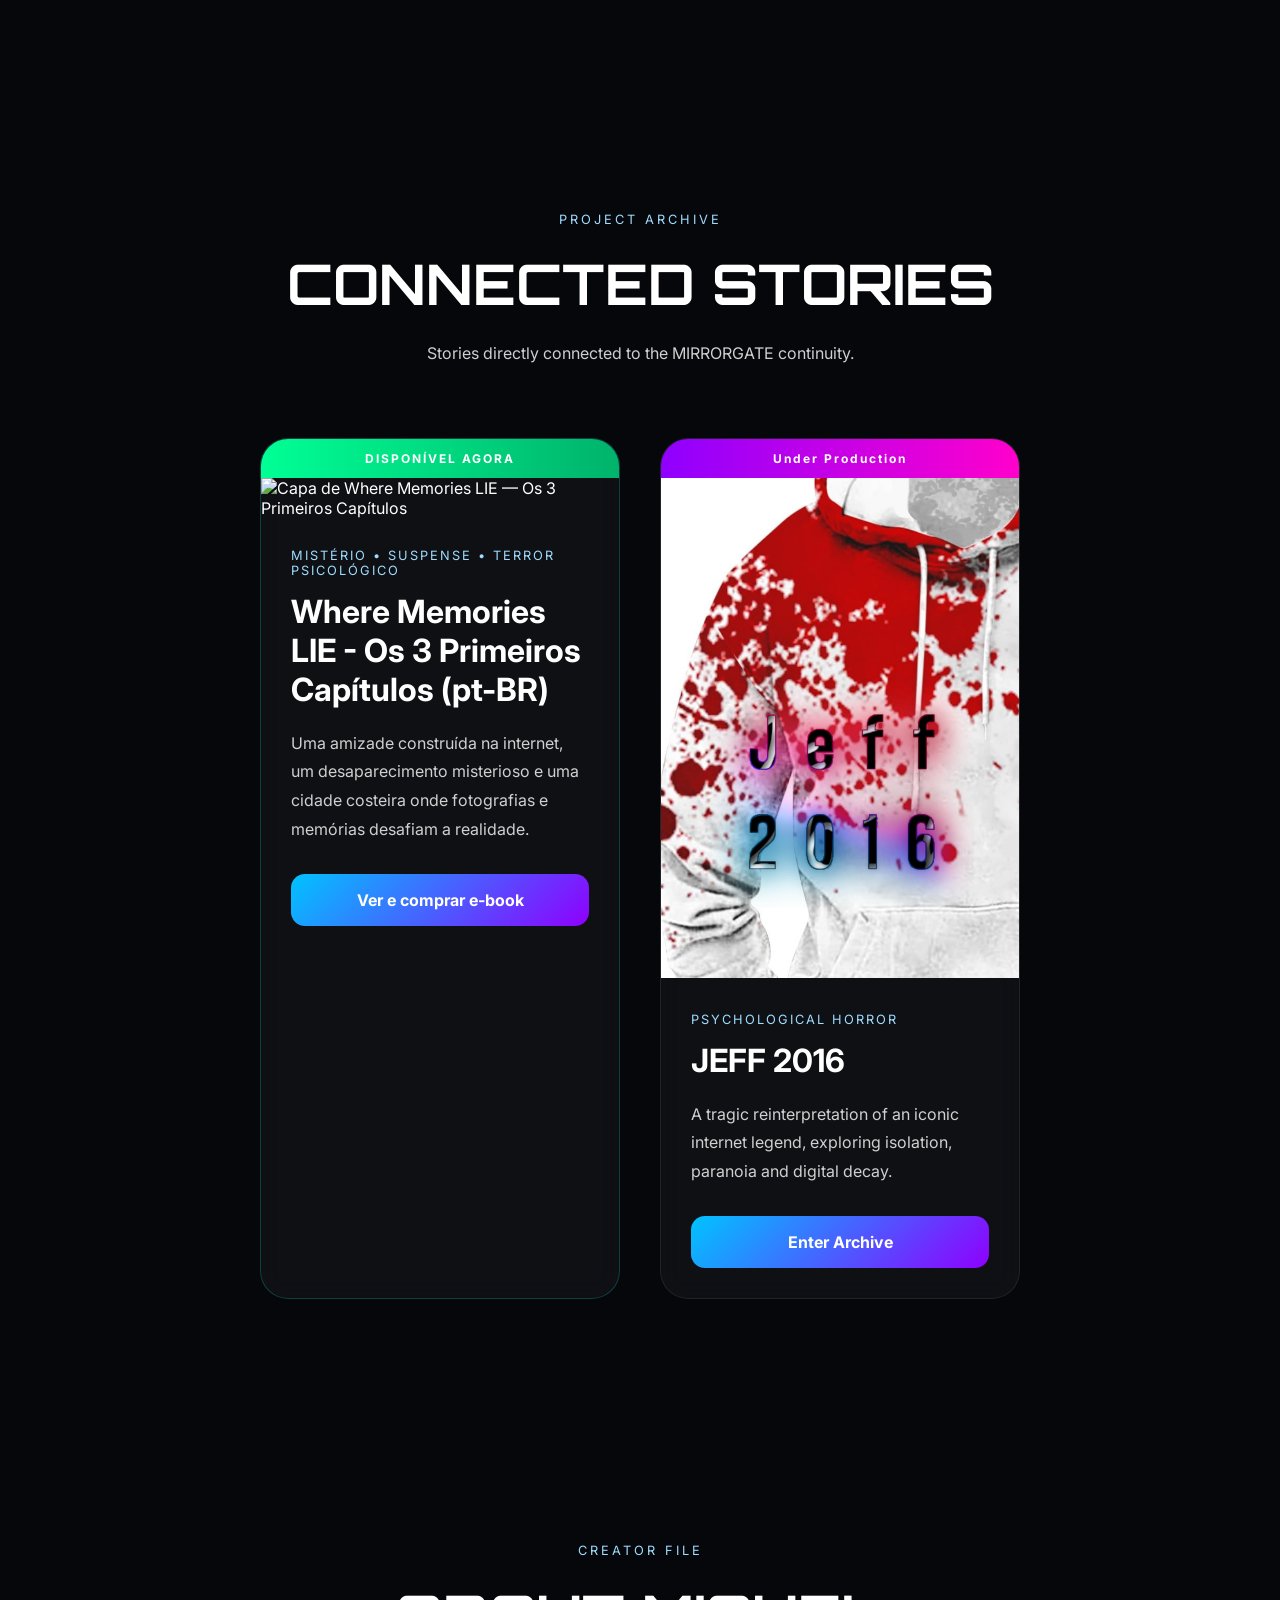
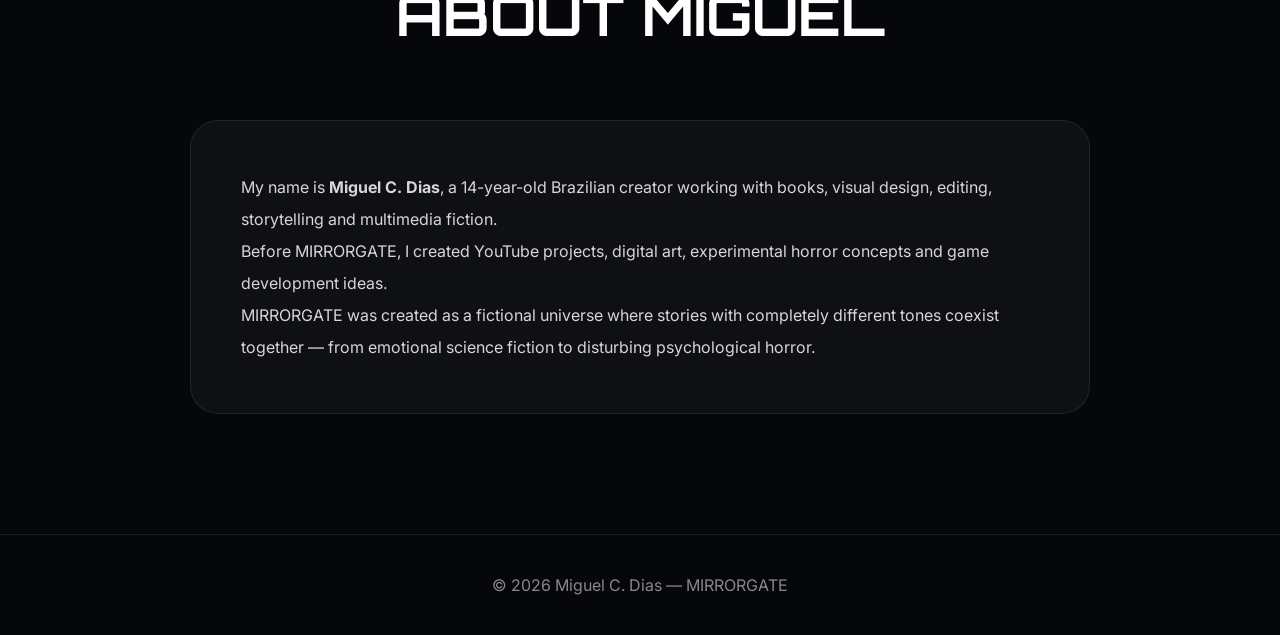
==== commit 1731e20f: "Revise project cards and remove external stories section Updated project details and translations fo" ====
--- a/index.html
+++ b/index.html
@@ -1,3 +1,4 @@
+
 <!DOCTYPE html>
 <html lang="en">
 <head>
@@ -138,70 +139,42 @@
   </div>
 
   <div class="cards">
-    
-    <!-- OVERHEARD pt-BR-->
+
+    <!-- WHERE MEMORIES LIE -->
 
     <div class="project-card featured-card">
 
       <div class="card-status release">
-        JÁ DISPONÍVEL
-      </div>
-
-       <img src="./images/overheard-ptbr.png">
+        DISPONÍVEL AGORA
+      </div>
+
+      <img
+        src="./images/where-memories-lie-ptbr.png"
+        alt="Capa de Where Memories LIE — Os 3 Primeiros Capítulos"
+      >
 
       <div class="card-info">
 
         <div class="genre">
-          Drama de ficção científica emocionante
+          Mistério • Suspense • Terror psicológico
         </div>
 
-        <h3>OVERHEARD - Edição em Português</h3>
+        <h3>Where Memories LIE - Os 3 Primeiros Capítulos (pt-BR)</h3>
 
         <p>
-          Uma história sobre sobrecarga emocional,
-ansiedade e o ruído insuportável dentro da mente humana.
+          Uma amizade construída na internet, um desaparecimento misterioso
+          e uma cidade costeira onde fotografias e memórias desafiam a realidade.
         </p>
 
-        <a href="./projects/overheard-ptbr.html">
-          Ver página do livro
+        <a href="./projects/where-memories-lie-ptbr.html">
+          Ver e comprar e-book
         </a>
 
       </div>
 
     </div>
-    
-    <!-- OVERHEARD English-->
-
-    <div class="project-card featured-card">
-
-      <div class="card-status release">
-        AVAILABLE NOW
-      </div>
-
-       <img src="./images/overheard.png">
-
-      <div class="card-info">
-
-        <div class="genre">
-          Emotional Sci-Fi Drama
-        </div>
-
-        <h3>OVERHEARD - English</h3>
-
-        <p>
-          A story about emotional overload,
-          anxiety and the unbearable noise inside human minds.
-        </p>
-
-        <a href="./projects/overheard.html">
-          View bookpage
-        </a>
-
-      </div>
-
-    </div>
-
-    <!-- JEFF -->
+
+    <!-- JEFF 2016 -->
 
     <div class="project-card">
 
@@ -209,7 +182,10 @@
         Under Production
       </div>
 
-      <img src="./images/jeff2016.png">
+      <img
+        src="./images/jeff2016.png"
+        alt="JEFF 2016 project cover"
+      >
 
       <div class="card-info">
 
@@ -227,51 +203,6 @@
         <a href="./projects/jeff2016.html">
           Enter Archive
         </a>
-        
-      </div>
-
-    </div>
-
-  </div>
-
-</section>
-
-<section class="external-section">
-
-  <div class="section-top">
-
-    <span>EXTERNAL STORIES</span>
-
-    <h2>SEPARATE PROJECTS</h2>
-
-    <p>
-      Independent books and collections not directly connected
-      to the MIRRORGATE continuity.
-    </p>
-
-  </div>
-
-  <div class="cards">
-
-    <div class="project-card">
-
-      <div class="card-status release">
-        Temporarily unavailable...
-      </div>
-
-      <img src="./images/creepypastacollect.png">
-
-      <div class="card-info">
-
-        <div class="genre">
-          Horror Collection
-        </div>
-
-        <h3>CREEPYPASTA COLLECTIBLES</h3>
-
-        <p>
-          A collection of iconic internet horror stories adapted for modern readers.
-        </p>
 
       </div>
 
